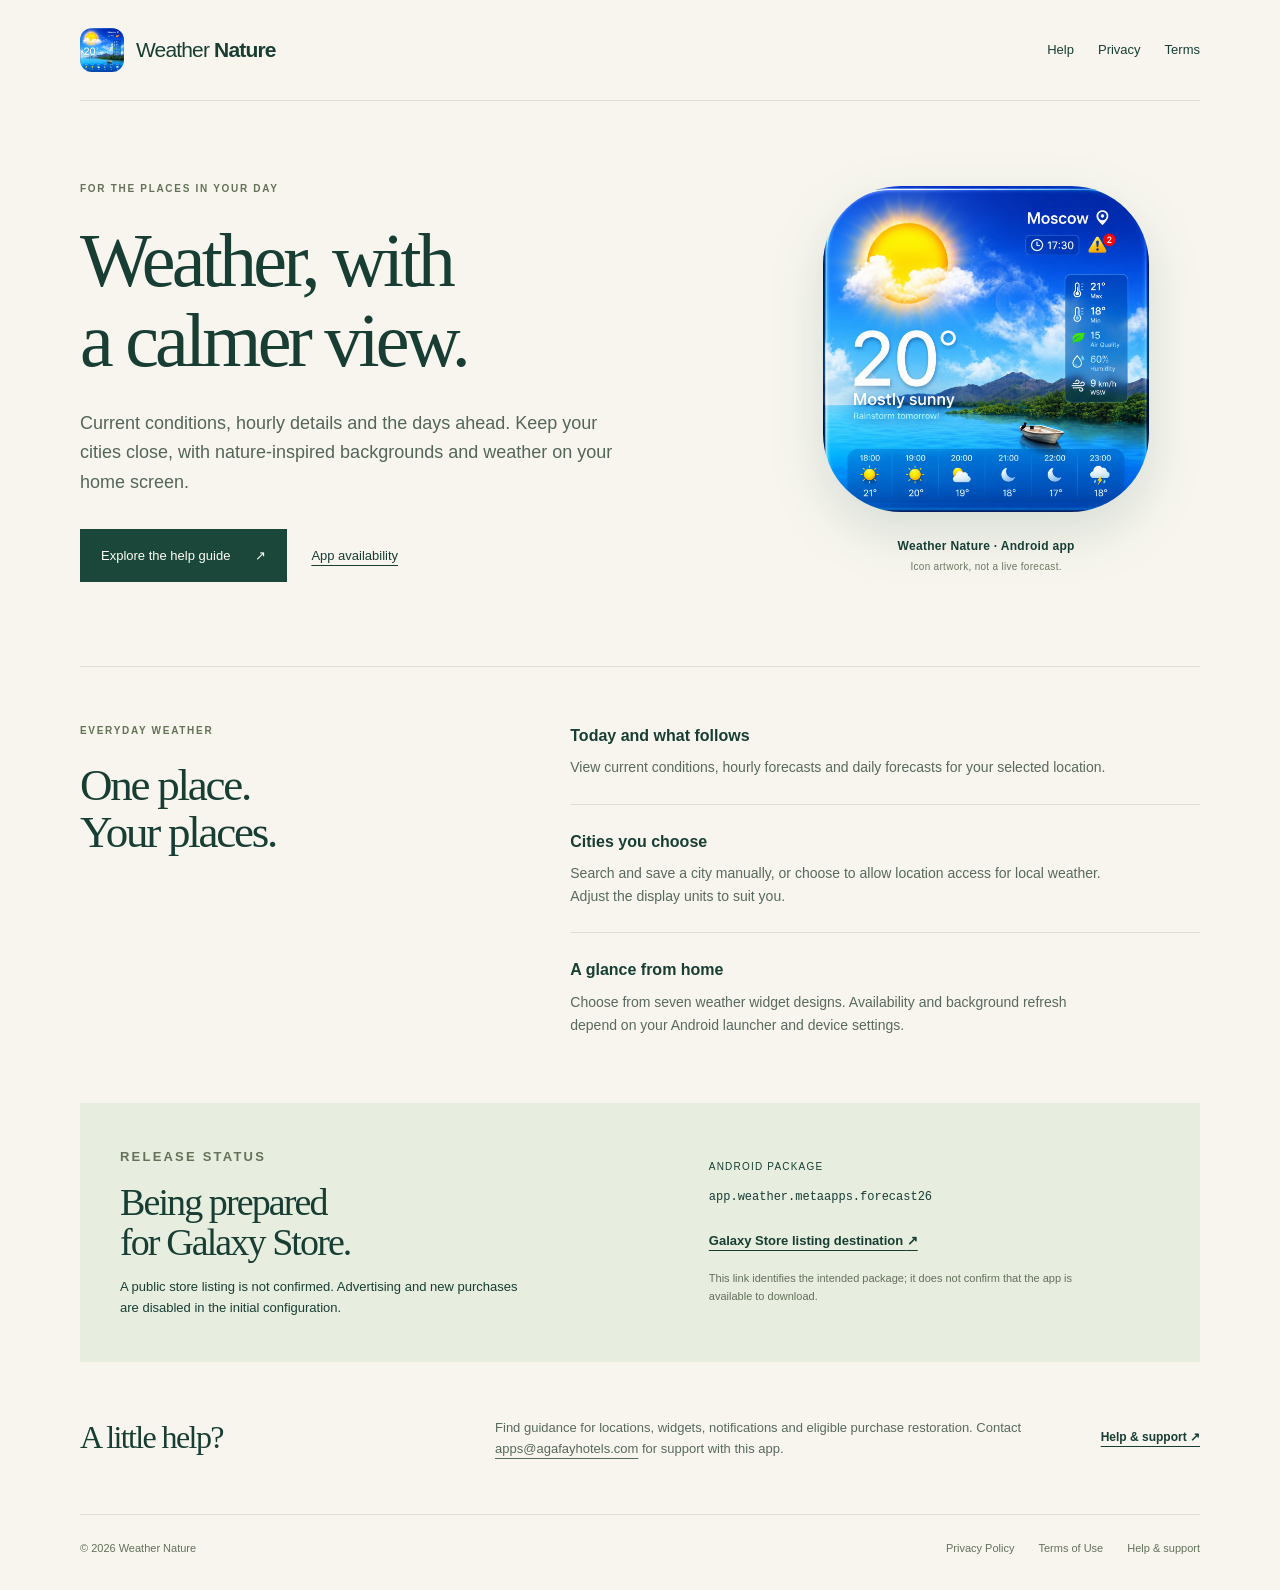
==== index.html @ 56c67917 "Prepare isolated Weather Nature configuration and public pages" ====
<!doctype html>
<html lang="en">
<head>
  <meta charset="utf-8">
  <meta name="viewport" content="width=device-width,initial-scale=1">
  <meta name="description" content="Weather Nature brings current conditions, hourly and daily forecasts, saved cities and weather widgets together. Being prepared for Galaxy Store.">
  <meta name="theme-color" content="#163f35">
  <title>Weather Nature — Weather, with a calmer view</title>
  <link rel="icon" href="assets/app-icon.png" type="image/png">
  <link rel="stylesheet" href="styles.css">
</head>
<body>
  <a class="skip-link" href="#main">Skip to content</a>
  <header class="shell">
    <a class="brand" href="index.html" aria-label="Weather Nature home"><img src="assets/app-icon.png" alt="" width="44" height="44"><span>Weather <strong>Nature</strong></span></a>
    <nav aria-label="Main navigation"><a href="help.html">Help</a><a href="privacy.html">Privacy</a><a href="terms.html">Terms</a></nav>
  </header>
  <main id="main" class="shell">
    <section class="hero" aria-labelledby="intro">
      <div>
        <p class="eyebrow">For the places in your day</p>
        <h1 id="intro">Weather, with<br>a calmer view.</h1>
        <p class="lead">Current conditions, hourly details and the days ahead. Keep your cities close, with nature-inspired backgrounds and weather on your home screen.</p>
        <div class="actions"><a class="button" href="help.html">Explore the help guide <span aria-hidden="true">↗</span></a><a href="#availability">App availability</a></div>
      </div>
      <figure class="icon-feature"><img src="assets/app-icon.png" alt="Weather Nature app icon with sunny skies, a lake and weather artwork" width="1254" height="1254"><figcaption>Weather Nature · Android app<br><span>Icon artwork, not a live forecast.</span></figcaption></figure>
    </section>
    <section class="overview" aria-labelledby="everyday">
      <div><p class="eyebrow">Everyday weather</p><h2 id="everyday">One place.<br> Your places.</h2></div>
      <dl>
        <div><dt>Today and what follows</dt><dd>View current conditions, hourly forecasts and daily forecasts for your selected location.</dd></div>
        <div><dt>Cities you choose</dt><dd>Search and save a city manually, or choose to allow location access for local weather. Adjust the display units to suit you.</dd></div>
        <div><dt>A glance from home</dt><dd>Choose from seven weather widget designs. Availability and background refresh depend on your Android launcher and device settings.</dd></div>
      </dl>
    </section>
    <section id="availability" class="availability" aria-labelledby="availability-title">
      <div><p class="eyebrow">Release status</p><h2 id="availability-title">Being prepared<br> for Galaxy Store.</h2><p>A public store listing is not confirmed. Advertising and new purchases are disabled in the initial configuration.</p></div>
      <div class="release-details"><p class="package-label">Android package</p><code>app.weather.metaapps.forecast26</code><a href="https://galaxystore.samsung.com/detail/app.weather.metaapps.forecast26" rel="noopener">Galaxy Store listing destination <span aria-hidden="true">↗</span></a><p class="note">This link identifies the intended package; it does not confirm that the app is available to download.</p></div>
    </section>
    <section class="support" aria-labelledby="support-title"><h2 id="support-title">A little help?</h2><p>Find guidance for locations, widgets, notifications and eligible purchase restoration. Contact <a href="mailto:apps@agafayhotels.com">apps@agafayhotels.com</a> for support with this app.</p><a href="help.html#contact">Help &amp; support <span aria-hidden="true">↗</span></a></section>
  </main>
  <footer class="shell"><p>© 2026 Weather Nature</p><nav aria-label="Footer navigation"><a href="privacy.html">Privacy Policy</a><a href="terms.html">Terms of Use</a><a href="help.html">Help &amp; support</a></nav></footer>
</body>
</html>
---- styles.css ----
*{box-sizing:border-box}html{scroll-behavior:smooth}body{margin:0;background:#f7f5ee;color:#183e34;font:16px/1.65 Arial,Helvetica,sans-serif;-webkit-font-smoothing:antialiased}a{color:inherit;text-underline-offset:5px}a:hover{color:#8b5d1d}a:focus-visible{outline:3px solid #c78328;outline-offset:5px}.shell{width:min(1120px,calc(100% - 64px));margin-inline:auto}header{display:flex;align-items:center;justify-content:space-between;gap:24px;padding-block:28px;border-bottom:1px solid #d9dfd1}.brand{display:flex;align-items:center;gap:12px;text-decoration:none;font-size:21px;letter-spacing:-.04em}.brand img{border-radius:12px;object-fit:contain}.brand strong{font-weight:700}nav{display:flex;gap:24px;font-size:13px}nav a{text-decoration:none}.hero{display:grid;grid-template-columns:1.45fr 1fr;gap:72px;align-items:center;padding:80px 0 84px}.eyebrow{text-transform:uppercase;font-size:10px;font-weight:700;letter-spacing:.17em;margin:0 0 22px;color:#647257}h1,h2{font-family:Georgia,'Times New Roman',serif;font-weight:400;letter-spacing:-.05em;line-height:1.06;margin:0}h1{font-size:76px}.lead{font-size:18px;max-width:550px;margin:28px 0 31px;color:#536657}.actions{display:flex;align-items:center;gap:24px;font-size:13px;flex-wrap:wrap}.button{background:#1b473a;border:1px solid #1b473a;color:#fffdf5;text-decoration:none;padding:15px 20px;display:inline-flex;align-items:center;gap:25px}.button:hover{background:#285642;color:#fffdf5}.icon-feature{margin:0;text-align:center}.icon-feature img{border-radius:24%;display:block;width:100%;max-width:326px;height:auto;margin:auto;filter:drop-shadow(0 20px 26px #0b483822)}figcaption{margin-top:25px;font-size:12px;font-weight:700;letter-spacing:.025em}figcaption span{font-size:10px;font-weight:400;color:#6e7965}.overview{display:grid;grid-template-columns:1fr 1.55fr;gap:84px;padding:56px 0 66px;border-top:1px solid #d9dfd1}h2{font-size:45px}.overview dl{margin:0}.overview dl>div{padding:0 0 24px;margin:0 0 24px;border-bottom:1px solid #d9dfd1}.overview dl>div:last-child{margin:0;padding:0;border:0}.overview dt{font-weight:700;font-size:16px;margin-bottom:7px}.overview dd{margin:0;color:#586a59;font-size:14px;max-width:540px}.availability{background:#e7eddf;padding:43px 40px;display:grid;grid-template-columns:1.15fr 1fr;gap:70px}.availability .eyebrow{margin-bottom:15px}.availability h2{font-size:38px}.availability p{font-size:13px;max-width:400px;margin-bottom:0}.release-details{align-self:center}.release-details .package-label{font-size:10px;text-transform:uppercase;letter-spacing:.12em;margin:0 0 12px}code{font:12px/1.7 ui-monospace,SFMono-Regular,Consolas,monospace;overflow-wrap:anywhere;word-break:break-word;display:block;margin-bottom:19px}.release-details>a{font-size:13px;font-weight:700}.release-details .note{font-size:11px;color:#64715c;margin-top:16px}.support{display:grid;grid-template-columns:.8fr 1.2fr auto;gap:34px;align-items:center;padding:55px 0}.support h2{font-size:32px}.support p{font-size:13px;color:#586a59;margin:0}.support>a{font-size:12px;font-weight:700;white-space:nowrap}footer{border-top:1px solid #d9dfd1;padding-block:24px 32px;display:flex;justify-content:space-between;align-items:center;gap:20px;font-size:11px;color:#63715b}footer p{margin:0}footer nav{font-size:11px}.skip-link{position:absolute;top:8px;left:8px;transform:translateY(-180%);background:white;padding:10px 16px;z-index:2}.skip-link:focus{transform:translateY(0)}@media(max-width:800px){.shell{width:calc(100% - 40px)}header{padding-block:20px;gap:14px}.brand{font-size:18px}.brand img{width:36px;height:36px}nav{gap:16px;font-size:12px}.hero{padding:48px 0 45px;gap:32px;grid-template-columns:1.3fr 1fr}h1{font-size:52px}.lead{font-size:15px}.icon-feature img{max-width:230px}figcaption{font-size:10px}figcaption span{font-size:9px}.overview{gap:35px;padding:40px 0}.overview h2{font-size:36px}.availability{padding:30px;gap:30px;grid-template-columns:1fr 1fr}.availability h2{font-size:30px}.support{grid-template-columns:1fr 2fr;gap:18px}.support>a{grid-column:2}footer{align-items:start}}@media(max-width:540px){header{flex-wrap:wrap}.brand{font-size:19px}header nav{gap:15px}.hero{display:flex;flex-direction:column;align-items:start;padding-top:40px;gap:40px}h1{font-size:54px}.lead{max-width:390px}.icon-feature{width:100%;display:flex;align-items:center;gap:23px;text-align:left}.icon-feature img{width:128px;margin:0}figcaption{font-size:11px;margin:0}figcaption span{font-size:10px}.overview{grid-template-columns:1fr;gap:30px}.overview h2 br{display:none}.overview h2{font-size:34px}.overview dl>div{margin-bottom:20px;padding-bottom:20px}.availability{grid-template-columns:1fr;gap:30px;padding:26px}.availability h2 br{display:none}.availability h2{font-size:32px}.support{grid-template-columns:1fr;gap:15px;padding-block:38px}.support>a{grid-column:auto}footer{flex-direction:column;gap:15px}footer nav{flex-wrap:wrap}.eyebrow{margin-bottom:16px}}@media(prefers-reduced-motion:reduce){html{scroll-behavior:auto}}
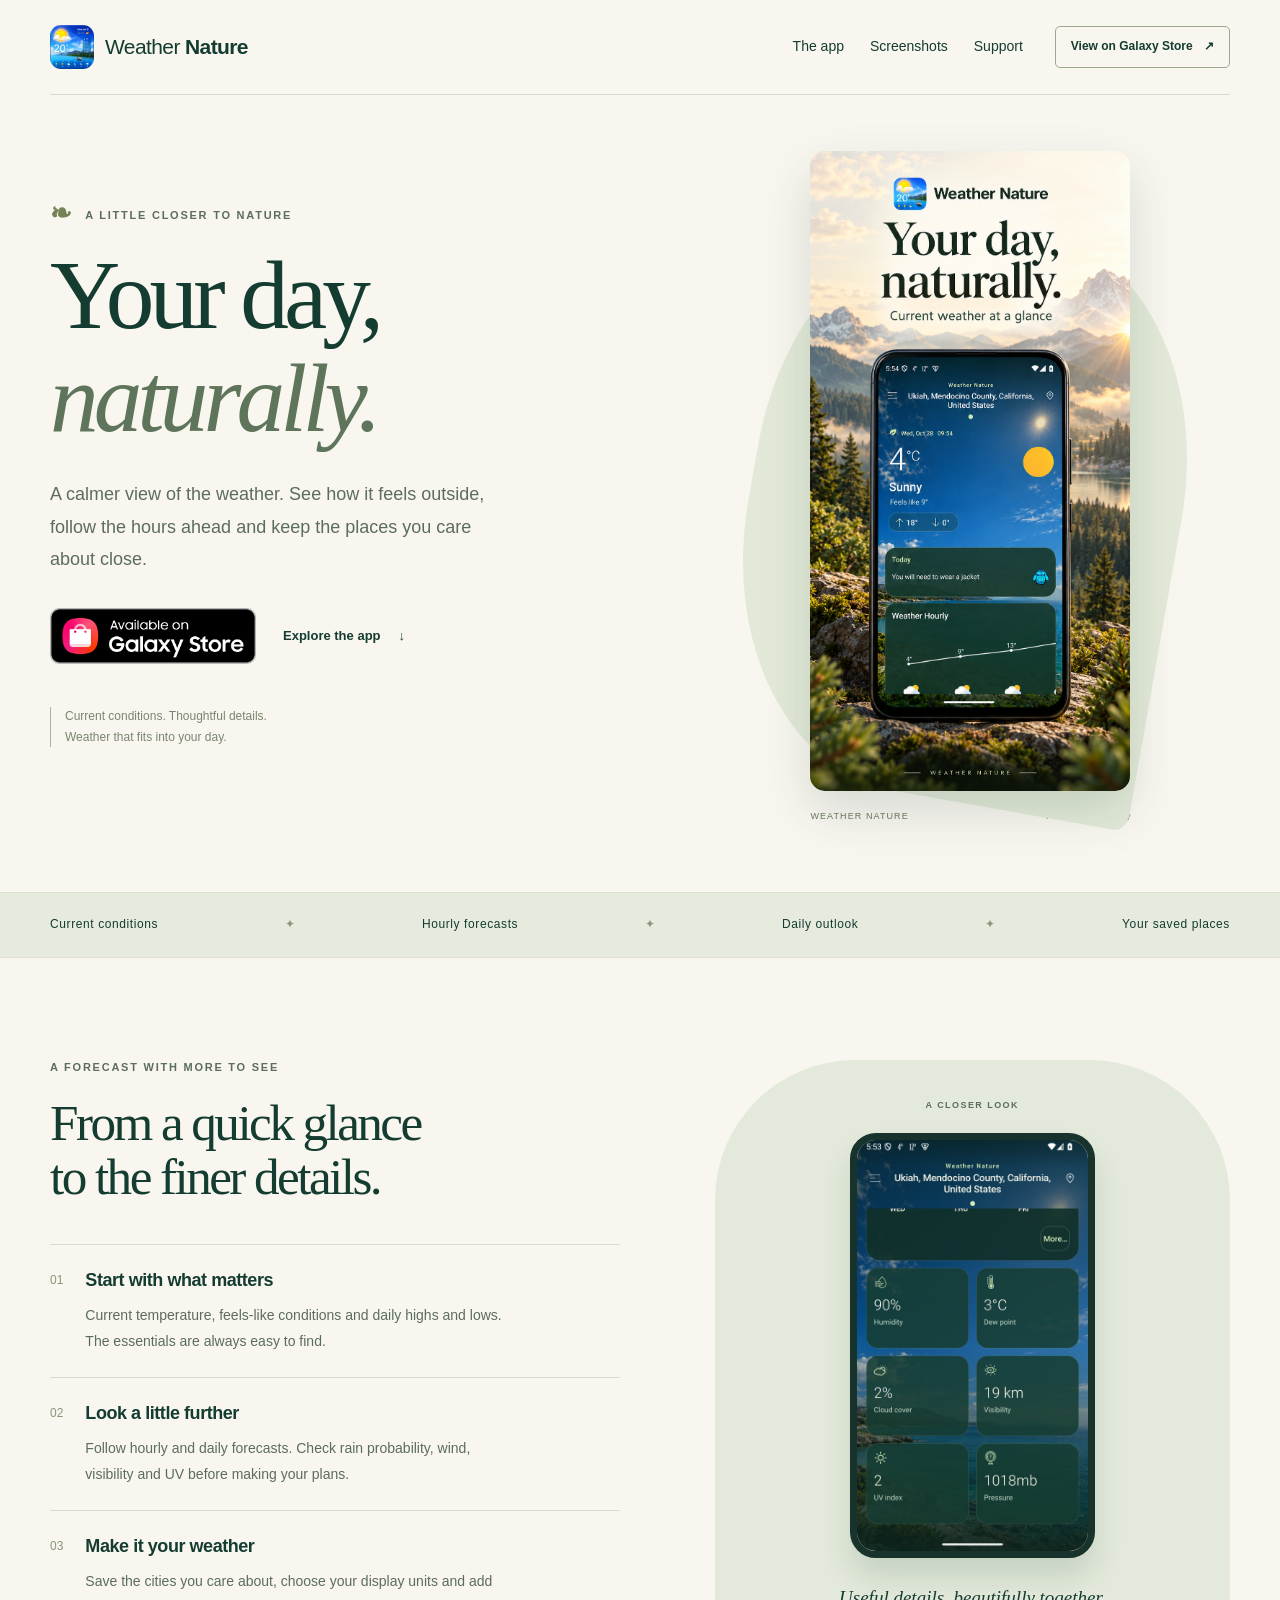
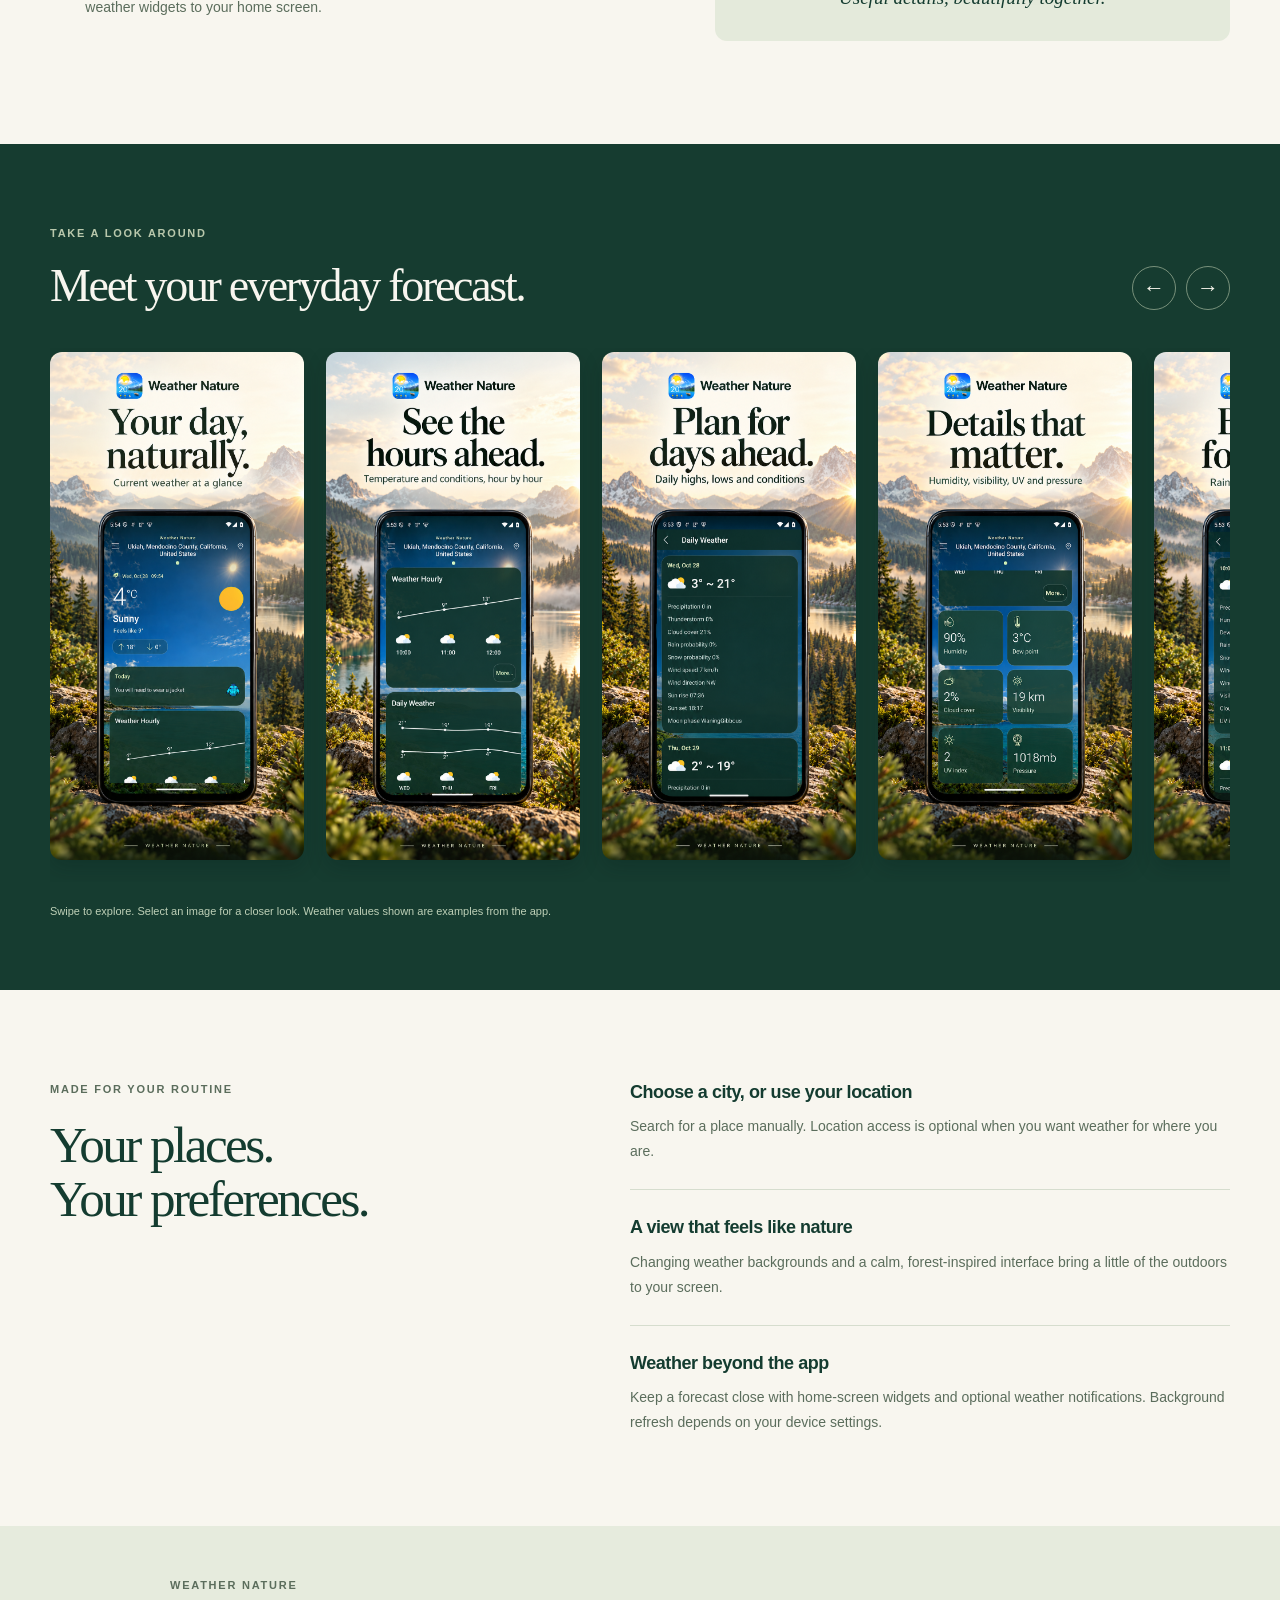
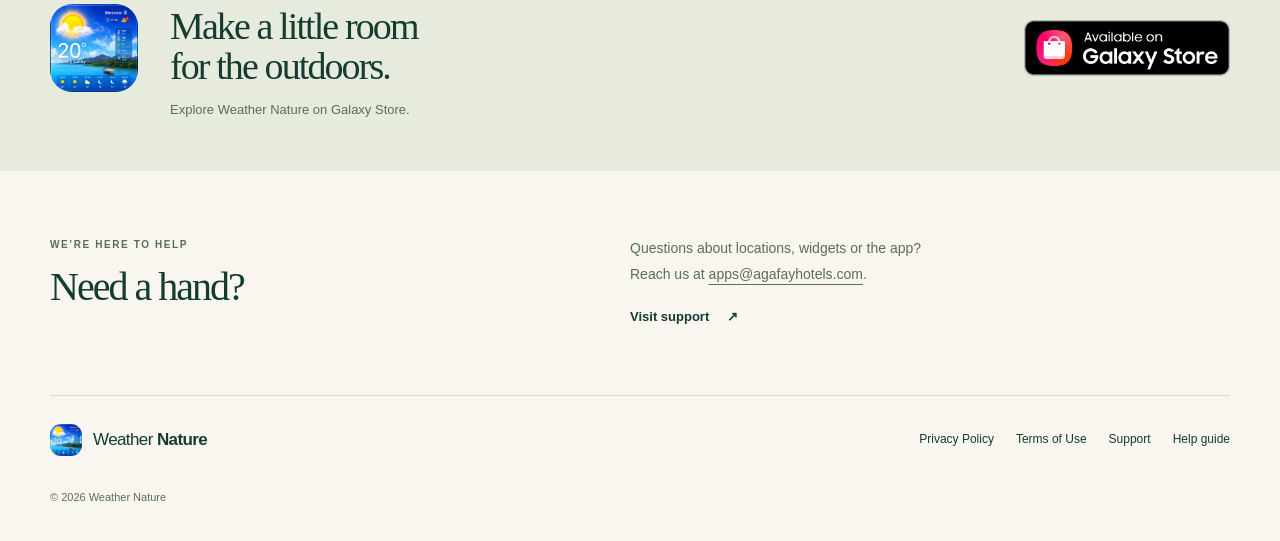
==== commit 536993dd: "Build Weather Nature landing page with app previews and support" ====
--- a/index.html
+++ b/index.html
@@ -3,42 +3,62 @@
 <head>
   <meta charset="utf-8">
   <meta name="viewport" content="width=device-width,initial-scale=1">
-  <meta name="description" content="Weather Nature brings current conditions, hourly and daily forecasts, saved cities and weather widgets together. Being prepared for Galaxy Store.">
-  <meta name="theme-color" content="#163f35">
-  <title>Weather Nature — Weather, with a calmer view</title>
-  <link rel="icon" href="assets/app-icon.png" type="image/png">
+  <meta name="description" content="Meet Weather Nature: current conditions, hourly and daily forecasts, saved locations and nature-inspired views. Explore the app for Samsung Galaxy.">
+  <meta name="theme-color" content="#143c30">
+  <meta property="og:type" content="website">
+  <meta property="og:title" content="Weather Nature — Your day, naturally.">
+  <meta property="og:description" content="A calmer view of your weather. Explore current conditions, the hours ahead and the finer details.">
+  <meta property="og:image" content="https://metosapps.github.io/weather-nature-forecast26-config/assets/app-icon.png">
+  <meta property="og:url" content="https://metosapps.github.io/weather-nature-forecast26-config/">
+  <link rel="canonical" href="https://metosapps.github.io/weather-nature-forecast26-config/">
+  <link rel="icon" type="image/png" href="assets/app-icon.png">
   <link rel="stylesheet" href="styles.css">
+  <script src="site.js" defer></script>
+  <title>Weather Nature — Your day, naturally.</title>
 </head>
 <body>
   <a class="skip-link" href="#main">Skip to content</a>
-  <header class="shell">
-    <a class="brand" href="index.html" aria-label="Weather Nature home"><img src="assets/app-icon.png" alt="" width="44" height="44"><span>Weather <strong>Nature</strong></span></a>
-    <nav aria-label="Main navigation"><a href="help.html">Help</a><a href="privacy.html">Privacy</a><a href="terms.html">Terms</a></nav>
+  <header class="site-header wrap">
+    <a class="brand" href="index.html" aria-label="Weather Nature home"><img src="assets/app-icon.png" width="44" height="44" alt=""><span>Weather <b>Nature</b></span></a>
+    <nav aria-label="Main navigation"><a href="#features">The app</a><a href="#screenshots">Screenshots</a><a href="support.html">Support</a></nav>
+    <a class="nav-cta" href="https://galaxystore.samsung.com/detail/app.weather.metaapps.forecast26">View on Galaxy Store <span aria-hidden="true">↗</span></a>
   </header>
-  <main id="main" class="shell">
-    <section class="hero" aria-labelledby="intro">
-      <div>
-        <p class="eyebrow">For the places in your day</p>
-        <h1 id="intro">Weather, with<br>a calmer view.</h1>
-        <p class="lead">Current conditions, hourly details and the days ahead. Keep your cities close, with nature-inspired backgrounds and weather on your home screen.</p>
-        <div class="actions"><a class="button" href="help.html">Explore the help guide <span aria-hidden="true">↗</span></a><a href="#availability">App availability</a></div>
+  <main id="main">
+    <section class="hero wrap" aria-labelledby="hero-title">
+      <div class="hero-copy">
+        <p class="eyebrow"><span class="leaf" aria-hidden="true">❧</span> A little closer to nature</p>
+        <h1 id="hero-title">Your day,<br><em>naturally.</em></h1>
+        <p class="lead">A calmer view of the weather. See how it feels outside, follow the hours ahead and keep the places you care about close.</p>
+        <div class="hero-actions"><a class="store-link" href="https://galaxystore.samsung.com/detail/app.weather.metaapps.forecast26" aria-label="View Weather Nature on Galaxy Store"><img src="assets/galaxy-store-badge.png" width="206" height="56" alt="Available on Galaxy Store"></a><a class="text-link" href="#features">Explore the app <span aria-hidden="true">↓</span></a></div>
+        <div class="hero-note"><span class="note-line" aria-hidden="true"></span><p>Current conditions. Thoughtful details.<br>Weather that fits into your day.</p></div>
       </div>
-      <figure class="icon-feature"><img src="assets/app-icon.png" alt="Weather Nature app icon with sunny skies, a lake and weather artwork" width="1254" height="1254"><figcaption>Weather Nature · Android app<br><span>Icon artwork, not a live forecast.</span></figcaption></figure>
+      <figure class="hero-art"><div class="art-halo" aria-hidden="true"></div><img class="hero-poster" src="assets/featured/01-current-weather.png" width="887" height="1774" alt="Weather Nature showing current temperature, sunny conditions, feels-like temperature and hourly weather in a nature-inspired view" fetchpriority="high"><figcaption><span>WEATHER NATURE</span><span>For Samsung Galaxy</span></figcaption></figure>
     </section>
-    <section class="overview" aria-labelledby="everyday">
-      <div><p class="eyebrow">Everyday weather</p><h2 id="everyday">One place.<br> Your places.</h2></div>
-      <dl>
-        <div><dt>Today and what follows</dt><dd>View current conditions, hourly forecasts and daily forecasts for your selected location.</dd></div>
-        <div><dt>Cities you choose</dt><dd>Search and save a city manually, or choose to allow location access for local weather. Adjust the display units to suit you.</dd></div>
-        <div><dt>A glance from home</dt><dd>Choose from seven weather widget designs. Availability and background refresh depend on your Android launcher and device settings.</dd></div>
-      </dl>
+    <div class="feature-ribbon" aria-label="App highlights"><div class="wrap"><span>Current conditions</span><i aria-hidden="true">✦</i><span>Hourly forecasts</span><i aria-hidden="true">✦</i><span>Daily outlook</span><i aria-hidden="true">✦</i><span>Your saved places</span></div></div>
+    <section id="features" class="details-section wrap" aria-labelledby="details-title">
+      <div class="details-copy"><p class="eyebrow">A forecast with more to see</p><h2 id="details-title">From a quick glance<br>to the finer details.</h2>
+        <div class="feature-row"><span class="feature-number">01</span><div><h3>Start with what matters</h3><p>Current temperature, feels-like conditions and daily highs and lows. The essentials are always easy to find.</p></div></div>
+        <div class="feature-row"><span class="feature-number">02</span><div><h3>Look a little further</h3><p>Follow hourly and daily forecasts. Check rain probability, wind, visibility and UV before making your plans.</p></div></div>
+        <div class="feature-row"><span class="feature-number">03</span><div><h3>Make it your weather</h3><p>Save the cities you care about, choose your display units and add weather widgets to your home screen.</p></div></div>
+      </div>
+      <figure class="details-art"><p class="eyebrow">A closer look</p><div class="screen-frame"><img src="assets/weather-metrics.png" width="1080" height="1920" alt="Weather metrics in Weather Nature: humidity, dew point, cloud cover, visibility, UV index and pressure" loading="lazy"></div><figcaption>Useful details, beautifully together.</figcaption></figure>
     </section>
-    <section id="availability" class="availability" aria-labelledby="availability-title">
-      <div><p class="eyebrow">Release status</p><h2 id="availability-title">Being prepared<br> for Galaxy Store.</h2><p>A public store listing is not confirmed. Advertising and new purchases are disabled in the initial configuration.</p></div>
-      <div class="release-details"><p class="package-label">Android package</p><code>app.weather.metaapps.forecast26</code><a href="https://galaxystore.samsung.com/detail/app.weather.metaapps.forecast26" rel="noopener">Galaxy Store listing destination <span aria-hidden="true">↗</span></a><p class="note">This link identifies the intended package; it does not confirm that the app is available to download.</p></div>
+    <section id="screenshots" class="screens-section" aria-labelledby="screens-title">
+      <div class="section-heading wrap"><div><p class="eyebrow">Take a look around</p><h2 id="screens-title">Meet your everyday forecast.</h2></div><div class="gallery-controls"><button type="button" id="gallery-prev" aria-label="Previous screenshot" aria-controls="screenshot-gallery">←</button><button type="button" id="gallery-next" aria-label="Next screenshot" aria-controls="screenshot-gallery">→</button></div></div>
+      <div class="gallery wrap" id="screenshot-gallery" tabindex="0" role="region" aria-label="Six app feature images. Scroll horizontally or use the arrow buttons.">
+        <a href="assets/featured/01-current-weather.png" target="_blank" rel="noopener" aria-label="Open current weather image at full size"><img src="assets/featured/01-current-weather.png" width="887" height="1774" alt="Your day, naturally. Current weather at a glance." loading="lazy"></a>
+        <a href="assets/featured/02-hourly-forecast.png" target="_blank" rel="noopener" aria-label="Open hourly forecast image at full size"><img src="assets/featured/02-hourly-forecast.png" width="887" height="1774" alt="See the hours ahead. Temperature and conditions, hour by hour." loading="lazy"></a>
+        <a href="assets/featured/03-daily-forecast.png" target="_blank" rel="noopener" aria-label="Open daily forecast image at full size"><img src="assets/featured/03-daily-forecast.png" width="887" height="1774" alt="Plan for days ahead. Daily highs, lows and conditions." loading="lazy"></a>
+        <a href="assets/featured/04-weather-details.png" target="_blank" rel="noopener" aria-label="Open weather metrics image at full size"><img src="assets/featured/04-weather-details.png" width="887" height="1774" alt="Details that matter. Humidity, visibility, UV and pressure." loading="lazy"></a>
+        <a href="assets/featured/05-rain-and-wind.png" target="_blank" rel="noopener" aria-label="Open rain and wind image at full size"><img src="assets/featured/05-rain-and-wind.png" width="887" height="1774" alt="Be ready for the day. Rain probability, wind and more." loading="lazy"></a>
+        <a href="assets/featured/06-your-weather.png" target="_blank" rel="noopener" aria-label="Open app settings image at full size"><img src="assets/featured/06-your-weather.png" width="887" height="1774" alt="Your weather. Your way. Locations, units and useful settings." loading="lazy"></a>
+      </div>
+      <p class="gallery-note wrap">Swipe to explore. Select an image for a closer look. Weather values shown are examples from the app.</p>
     </section>
-    <section class="support" aria-labelledby="support-title"><h2 id="support-title">A little help?</h2><p>Find guidance for locations, widgets, notifications and eligible purchase restoration. Contact <a href="mailto:apps@agafayhotels.com">apps@agafayhotels.com</a> for support with this app.</p><a href="help.html#contact">Help &amp; support <span aria-hidden="true">↗</span></a></section>
+    <section class="choices-section wrap" aria-labelledby="choices-title"><div><p class="eyebrow">Made for your routine</p><h2 id="choices-title">Your places.<br> Your preferences.</h2></div><div class="choices-list"><div><h3>Choose a city, or use your location</h3><p>Search for a place manually. Location access is optional when you want weather for where you are.</p></div><div><h3>A view that feels like nature</h3><p>Changing weather backgrounds and a calm, forest-inspired interface bring a little of the outdoors to your screen.</p></div><div><h3>Weather beyond the app</h3><p>Keep a forecast close with home-screen widgets and optional weather notifications. Background refresh depends on your device settings.</p></div></div></section>
+    <section id="download" class="download-section"><div class="wrap download-inner"><img class="download-icon" src="assets/app-icon.png" width="88" height="88" alt="Weather Nature app icon" loading="lazy"><div><p class="eyebrow">Weather Nature</p><h2>Make a little room<br>for the outdoors.</h2><p>Explore Weather Nature on Galaxy Store.</p></div><a class="store-link" href="https://galaxystore.samsung.com/detail/app.weather.metaapps.forecast26" aria-label="Open Weather Nature on Galaxy Store"><img src="assets/galaxy-store-badge.png" width="206" height="56" alt="Available on Galaxy Store" loading="lazy"></a></div></section>
+    <section id="support" class="support-strip wrap"><div><p class="eyebrow">We’re here to help</p><h2>Need a hand?</h2></div><div><p>Questions about locations, widgets or the app?<br>Reach us at <a href="mailto:apps@agafayhotels.com">apps@agafayhotels.com</a>.</p><a class="text-link" href="support.html">Visit support <span aria-hidden="true">↗</span></a></div></section>
   </main>
-  <footer class="shell"><p>© 2026 Weather Nature</p><nav aria-label="Footer navigation"><a href="privacy.html">Privacy Policy</a><a href="terms.html">Terms of Use</a><a href="help.html">Help &amp; support</a></nav></footer>
+  <footer class="site-footer wrap"><a class="brand" href="index.html"><img src="assets/app-icon.png" width="32" height="32" alt=""><span>Weather <b>Nature</b></span></a><nav aria-label="Footer navigation"><a href="privacy.html">Privacy Policy</a><a href="terms.html">Terms of Use</a><a href="support.html">Support</a><a href="help.html">Help guide</a></nav><p>© 2026 Weather Nature</p></footer>
 </body>
 </html>
--- a/styles.css
+++ b/styles.css
@@ -1 +1 @@
-*{box-sizing:border-box}html{scroll-behavior:smooth}body{margin:0;background:#f7f5ee;color:#183e34;font:16px/1.65 Arial,Helvetica,sans-serif;-webkit-font-smoothing:antialiased}a{color:inherit;text-underline-offset:5px}a:hover{color:#8b5d1d}a:focus-visible{outline:3px solid #c78328;outline-offset:5px}.shell{width:min(1120px,calc(100% - 64px));margin-inline:auto}header{display:flex;align-items:center;justify-content:space-between;gap:24px;padding-block:28px;border-bottom:1px solid #d9dfd1}.brand{display:flex;align-items:center;gap:12px;text-decoration:none;font-size:21px;letter-spacing:-.04em}.brand img{border-radius:12px;object-fit:contain}.brand strong{font-weight:700}nav{display:flex;gap:24px;font-size:13px}nav a{text-decoration:none}.hero{display:grid;grid-template-columns:1.45fr 1fr;gap:72px;align-items:center;padding:80px 0 84px}.eyebrow{text-transform:uppercase;font-size:10px;font-weight:700;letter-spacing:.17em;margin:0 0 22px;color:#647257}h1,h2{font-family:Georgia,'Times New Roman',serif;font-weight:400;letter-spacing:-.05em;line-height:1.06;margin:0}h1{font-size:76px}.lead{font-size:18px;max-width:550px;margin:28px 0 31px;color:#536657}.actions{display:flex;align-items:center;gap:24px;font-size:13px;flex-wrap:wrap}.button{background:#1b473a;border:1px solid #1b473a;color:#fffdf5;text-decoration:none;padding:15px 20px;display:inline-flex;align-items:center;gap:25px}.button:hover{background:#285642;color:#fffdf5}.icon-feature{margin:0;text-align:center}.icon-feature img{border-radius:24%;display:block;width:100%;max-width:326px;height:auto;margin:auto;filter:drop-shadow(0 20px 26px #0b483822)}figcaption{margin-top:25px;font-size:12px;font-weight:700;letter-spacing:.025em}figcaption span{font-size:10px;font-weight:400;color:#6e7965}.overview{display:grid;grid-template-columns:1fr 1.55fr;gap:84px;padding:56px 0 66px;border-top:1px solid #d9dfd1}h2{font-size:45px}.overview dl{margin:0}.overview dl>div{padding:0 0 24px;margin:0 0 24px;border-bottom:1px solid #d9dfd1}.overview dl>div:last-child{margin:0;padding:0;border:0}.overview dt{font-weight:700;font-size:16px;margin-bottom:7px}.overview dd{margin:0;color:#586a59;font-size:14px;max-width:540px}.availability{background:#e7eddf;padding:43px 40px;display:grid;grid-template-columns:1.15fr 1fr;gap:70px}.availability .eyebrow{margin-bottom:15px}.availability h2{font-size:38px}.availability p{font-size:13px;max-width:400px;margin-bottom:0}.release-details{align-self:center}.release-details .package-label{font-size:10px;text-transform:uppercase;letter-spacing:.12em;margin:0 0 12px}code{font:12px/1.7 ui-monospace,SFMono-Regular,Consolas,monospace;overflow-wrap:anywhere;word-break:break-word;display:block;margin-bottom:19px}.release-details>a{font-size:13px;font-weight:700}.release-details .note{font-size:11px;color:#64715c;margin-top:16px}.support{display:grid;grid-template-columns:.8fr 1.2fr auto;gap:34px;align-items:center;padding:55px 0}.support h2{font-size:32px}.support p{font-size:13px;color:#586a59;margin:0}.support>a{font-size:12px;font-weight:700;white-space:nowrap}footer{border-top:1px solid #d9dfd1;padding-block:24px 32px;display:flex;justify-content:space-between;align-items:center;gap:20px;font-size:11px;color:#63715b}footer p{margin:0}footer nav{font-size:11px}.skip-link{position:absolute;top:8px;left:8px;transform:translateY(-180%);background:white;padding:10px 16px;z-index:2}.skip-link:focus{transform:translateY(0)}@media(max-width:800px){.shell{width:calc(100% - 40px)}header{padding-block:20px;gap:14px}.brand{font-size:18px}.brand img{width:36px;height:36px}nav{gap:16px;font-size:12px}.hero{padding:48px 0 45px;gap:32px;grid-template-columns:1.3fr 1fr}h1{font-size:52px}.lead{font-size:15px}.icon-feature img{max-width:230px}figcaption{font-size:10px}figcaption span{font-size:9px}.overview{gap:35px;padding:40px 0}.overview h2{font-size:36px}.availability{padding:30px;gap:30px;grid-template-columns:1fr 1fr}.availability h2{font-size:30px}.support{grid-template-columns:1fr 2fr;gap:18px}.support>a{grid-column:2}footer{align-items:start}}@media(max-width:540px){header{flex-wrap:wrap}.brand{font-size:19px}header nav{gap:15px}.hero{display:flex;flex-direction:column;align-items:start;padding-top:40px;gap:40px}h1{font-size:54px}.lead{max-width:390px}.icon-feature{width:100%;display:flex;align-items:center;gap:23px;text-align:left}.icon-feature img{width:128px;margin:0}figcaption{font-size:11px;margin:0}figcaption span{font-size:10px}.overview{grid-template-columns:1fr;gap:30px}.overview h2 br{display:none}.overview h2{font-size:34px}.overview dl>div{margin-bottom:20px;padding-bottom:20px}.availability{grid-template-columns:1fr;gap:30px;padding:26px}.availability h2 br{display:none}.availability h2{font-size:32px}.support{grid-template-columns:1fr;gap:15px;padding-block:38px}.support>a{grid-column:auto}footer{flex-direction:column;gap:15px}footer nav{flex-wrap:wrap}.eyebrow{margin-bottom:16px}}@media(prefers-reduced-motion:reduce){html{scroll-behavior:auto}}
+:root{--ink:#143c30;--muted:#5b6d5c;--paper:#f8f6ef;--sage:#e5ebdc;--line:#d6ddce;--gold:#b5a26d;--serif:Georgia,'Times New Roman',serif}*{box-sizing:border-box}html{scroll-behavior:smooth;scroll-padding-top:28px}body{margin:0;background:var(--paper);color:var(--ink);font:16px/1.65 -apple-system,BlinkMacSystemFont,'Segoe UI',Arial,sans-serif;-webkit-font-smoothing:antialiased}img{max-width:100%;display:block}a{color:inherit;text-underline-offset:5px}a:hover{color:#6a752d}button,a{-webkit-tap-highlight-color:transparent}a:focus-visible,button:focus-visible,[tabindex]:focus-visible{outline:3px solid #b86d20;outline-offset:5px}button{font:inherit}.wrap{width:min(1180px,calc(100% - 80px));margin-inline:auto}.site-header{display:flex;align-items:center;gap:32px;padding-block:25px;border-bottom:1px solid var(--line)}.brand{display:flex;align-items:center;gap:11px;white-space:nowrap;text-decoration:none;font-size:21px;letter-spacing:-.6px}.brand img{border-radius:11px;object-fit:contain}.brand b{font-weight:700}.site-header nav{display:flex;gap:26px;margin-left:auto;font-size:14px}.site-header nav a{text-decoration:none}.nav-cta{padding:10px 15px;border:1px solid #9baa8e;border-radius:5px;font-size:12px;font-weight:600;text-decoration:none}.nav-cta span{padding-left:8px}.hero{display:grid;grid-template-columns:1.15fr 1fr;gap:64px;align-items:center;padding:56px 0 68px}.hero-copy{padding-bottom:20px}.eyebrow{font-size:11px;letter-spacing:.16em;text-transform:uppercase;font-weight:650;color:var(--muted);margin:0 0 20px}.leaf{font-size:26px;line-height:0;vertical-align:-3px;margin-right:7px;color:#748257}h1,h2{font-family:var(--serif);font-weight:400;letter-spacing:-.05em;line-height:1.06;margin:0}h1{font-size:clamp(64px,7.6vw,108px)}h1 em{font-weight:400;color:#5e755b}h2{font-size:clamp(36px,4vw,55px)}h3{font-size:18px;font-weight:600;letter-spacing:-.025em;line-height:1.35;margin:0 0 10px}.lead{max-width:460px;font-size:18px;line-height:1.8;color:var(--muted);margin:28px 0 32px}.hero-actions{display:flex;align-items:center;gap:27px;flex-wrap:wrap}.store-link{display:inline-block;flex-shrink:0;border-radius:7px;line-height:0;transition:transform .18s}.store-link:hover{transform:translateY(-2px)}.store-link img{width:206px;height:auto}.text-link{font-size:13px;text-decoration:none;font-weight:600;display:inline-flex;gap:18px;align-items:center}.hero-note{display:flex;gap:14px;margin-top:42px;align-items:center}.note-line{width:1px;height:40px;background:#a9b29e}.hero-note p{margin:0;font-size:12px;line-height:1.8;color:#7a8570}.hero-art{position:relative;margin:0;justify-self:center;width:320px;max-width:100%;z-index:0}.hero-poster{width:100%;height:auto;border-radius:15px;box-shadow:0 20px 50px #163c3026;position:relative;z-index:1}.art-halo{position:absolute;left:-60px;right:-50px;top:70px;bottom:25px;background:#e3e9d8;border-radius:45% 45% 3% 45%;transform:rotate(10deg);z-index:0}.hero-art figcaption{display:flex;justify-content:space-between;font-size:9px;letter-spacing:.12em;margin-top:18px;color:#6d795f}.hero-art figcaption span:last-child{letter-spacing:0}.feature-ribbon{background:#e6ebdd;border-top:1px solid #dce2d2;border-bottom:1px solid #dce2d2}.feature-ribbon .wrap{display:flex;justify-content:space-between;align-items:center;gap:20px;padding-block:22px;font-size:12px;letter-spacing:.05em}.feature-ribbon i{font-style:normal;color:#8a9679}.details-section{display:grid;grid-template-columns:1.05fr .95fr;gap:95px;padding-block:100px;align-items:center}.details-copy h2{margin-bottom:40px}.feature-row{display:flex;gap:22px;padding:23px 0;border-top:1px solid var(--line)}.feature-number{font-size:12px;color:#8a9679;padding-top:3px}.feature-row p{margin:0;font-size:14px;color:var(--muted);line-height:1.85;max-width:425px}.details-art{margin:0;position:relative;background:#e4eadb;border-radius:140px 140px 12px 12px;padding:38px 45px 28px;text-align:center}.details-art .eyebrow{font-size:9px}.screen-frame{max-width:100%;width:245px;margin:auto;border:7px solid #17332b;border-radius:26px;overflow:hidden;box-shadow:0 20px 30px #153f3024}.screen-frame img{width:100%;height:auto}.details-art figcaption{font-family:var(--serif);font-style:italic;font-size:19px;margin-top:24px}.screens-section{padding:80px 0 58px;background:#163c30;color:#f8f6ef}.screens-section .eyebrow{color:#b9c8ac}.section-heading{display:flex;align-items:end;justify-content:space-between;gap:30px;margin-bottom:38px}.section-heading h2{font-size:46px;max-width:700px}.gallery-controls{display:flex;gap:10px}.gallery-controls button{width:44px;height:44px;border:1px solid #78917b;background:transparent;color:#f5f3e9;border-radius:50%;cursor:pointer;font-size:22px;transition:background .2s}.gallery-controls button:hover{background:#2f5640}.gallery-controls button:disabled{opacity:.35;cursor:default}.gallery{display:flex;gap:22px;overflow-x:auto;padding:4px 4px 22px;scroll-snap-type:x mandatory;scrollbar-color:#729071 #234a3b;scrollbar-width:thin;overscroll-behavior-inline:contain}.gallery>a{display:block;flex:0 0 254px;scroll-snap-align:start;border-radius:12px;overflow:hidden;box-shadow:0 8px 20px #061b1733}.gallery img{width:100%;height:auto}.gallery-note{font-size:11px;color:#bed0b7;margin-top:20px}.choices-section{display:grid;grid-template-columns:1fr 1.25fr;gap:100px;padding-block:90px}.choices-list>div{padding-bottom:25px;margin-bottom:25px;border-bottom:1px solid var(--line)}.choices-list>div:last-child{border:0;margin:0;padding:0}.choices-list p{font-size:14px;line-height:1.8;color:var(--muted);margin:0}.download-section{background:#e6ebdd;padding:50px 0}.download-inner{display:flex;align-items:center;gap:32px}.download-icon{border-radius:22px;flex-shrink:0}.download-inner h2{font-size:38px}.download-inner .eyebrow{margin-bottom:12px}.download-inner p:last-child{font-size:13px;color:var(--muted);margin-bottom:0}.download-inner>.store-link{margin-left:auto}.support-strip{display:grid;grid-template-columns:1fr 1.25fr;gap:100px;padding-block:65px}.support-strip h2{font-size:40px}.support-strip p{font-size:14px;color:var(--muted);line-height:1.85;margin:0 0 16px}.support-strip .eyebrow{font-size:10px;margin-bottom:12px}.support-strip a[href^="mailto"]{overflow-wrap:anywhere}.site-footer{display:flex;flex-wrap:wrap;align-items:center;gap:25px;border-top:1px solid var(--line);padding-block:28px 35px}.site-footer .brand{font-size:17px}.site-footer nav{display:flex;gap:22px;font-size:12px;margin-left:auto}.site-footer nav a{text-decoration:none}.site-footer>p{margin:0;font-size:11px;color:var(--muted);width:100%;padding-top:7px}.skip-link{position:absolute;top:10px;left:10px;transform:translateY(-170%);z-index:5;background:#fff;padding:10px 16px}.skip-link:focus{transform:none}@media(min-width:1450px){.hero-art{width:350px}.hero{padding-block:62px 78px}}@media(max-width:1000px){.wrap{width:calc(100% - 48px)}.site-header{gap:20px}.site-header nav{gap:18px}.nav-cta{display:none}.hero{gap:45px}.hero-art{width:285px}.art-halo{left:-25px;right:-22px}.hero-actions{gap:18px}.store-link img{width:186px}.hero-note{margin-top:30px}.details-section{gap:45px;padding-block:75px}.details-art{padding-inline:25px}.screen-frame{width:220px}.choices-section,.support-strip{gap:50px}.download-inner{gap:24px}.download-icon{width:70px;height:70px}.download-inner h2{font-size:33px}}@media(max-width:700px){.wrap{width:calc(100% - 40px)}.site-header{flex-wrap:wrap;padding:20px 0 16px;gap:18px}.brand{font-size:20px}.brand img{width:38px;height:38px}.site-header nav{width:100%;margin:0;justify-content:space-between;font-size:13px;gap:15px}.hero{grid-template-columns:1fr;padding:42px 0 46px;gap:38px}.hero-copy{padding:0}h1{font-size:72px}.lead{font-size:16px;margin:22px 0 25px;max-width:490px}.eyebrow{font-size:10px;margin-bottom:18px}.hero-actions{gap:24px}.store-link img{width:186px}.hero-note{margin-top:26px}.hero-art{width:290px}.art-halo{left:0;right:0;top:50px;transform:none}.hero-art figcaption{margin-top:14px}.feature-ribbon .wrap{display:grid;grid-template-columns:1fr 1fr;gap:16px 12px;padding-block:20px;font-size:11px}.feature-ribbon i{display:none}.details-section{grid-template-columns:minmax(0,1fr);padding-block:55px;gap:35px}.details-copy h2{font-size:40px;margin-bottom:25px}.feature-row{gap:16px;padding-block:20px}.details-art{width:min(360px,100%);justify-self:center;padding:30px 30px 25px}.screen-frame{width:230px}.screens-section{padding-top:48px}.section-heading{align-items:center;gap:15px;margin-bottom:26px}.section-heading h2{font-size:33px}.gallery-controls{gap:6px}.gallery-controls button{height:36px;width:36px;font-size:18px}.gallery{gap:16px}.gallery>a{flex-basis:244px}.gallery-note{font-size:10px;line-height:1.7}.choices-section{grid-template-columns:1fr;gap:30px;padding-block:52px}.choices-section h2{font-size:39px}.choices-section h2 br{display:none}.choices-list h3{font-size:17px}.download-section{padding-block:35px}.download-inner{display:grid;grid-template-columns:65px 1fr;gap:20px}.download-icon{width:65px;height:65px;align-self:start}.download-inner h2{font-size:30px}.download-inner>.store-link{grid-column:2;margin-left:0;justify-self:start}.download-inner p:last-child{font-size:12px}.support-strip{grid-template-columns:1fr;gap:24px;padding-block:45px}.support-strip h2{font-size:36px}.site-footer{gap:20px;padding-bottom:28px}.site-footer nav{width:100%;margin:0;gap:16px;flex-wrap:wrap}.site-footer>p{padding:0}}@media(max-width:360px){h1{font-size:64px}.hero-art{width:260px}.hero-actions{gap:18px}.store-link img{width:172px}.text-link{font-size:12px}.section-heading h2{font-size:29px}.details-copy h2{font-size:35px}}@media(prefers-reduced-motion:reduce){html{scroll-behavior:auto}*{transition:none!important}}
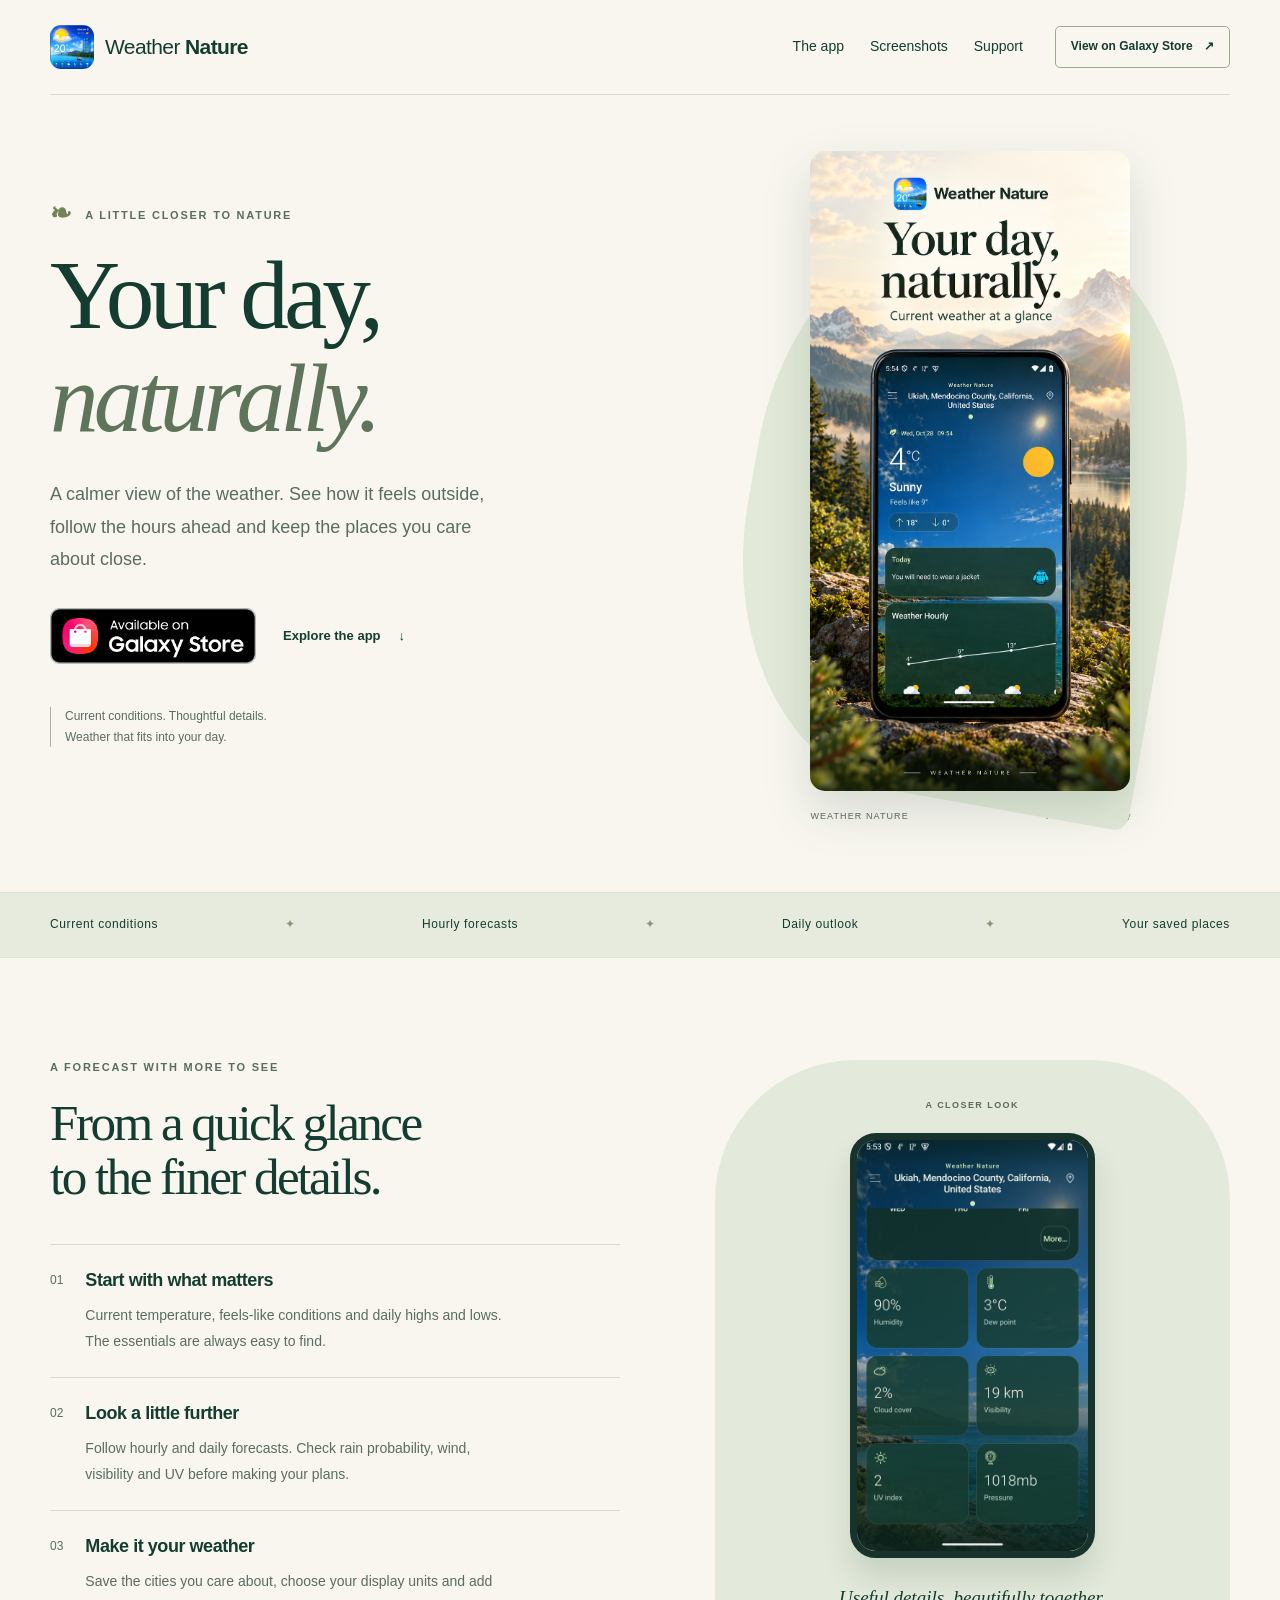
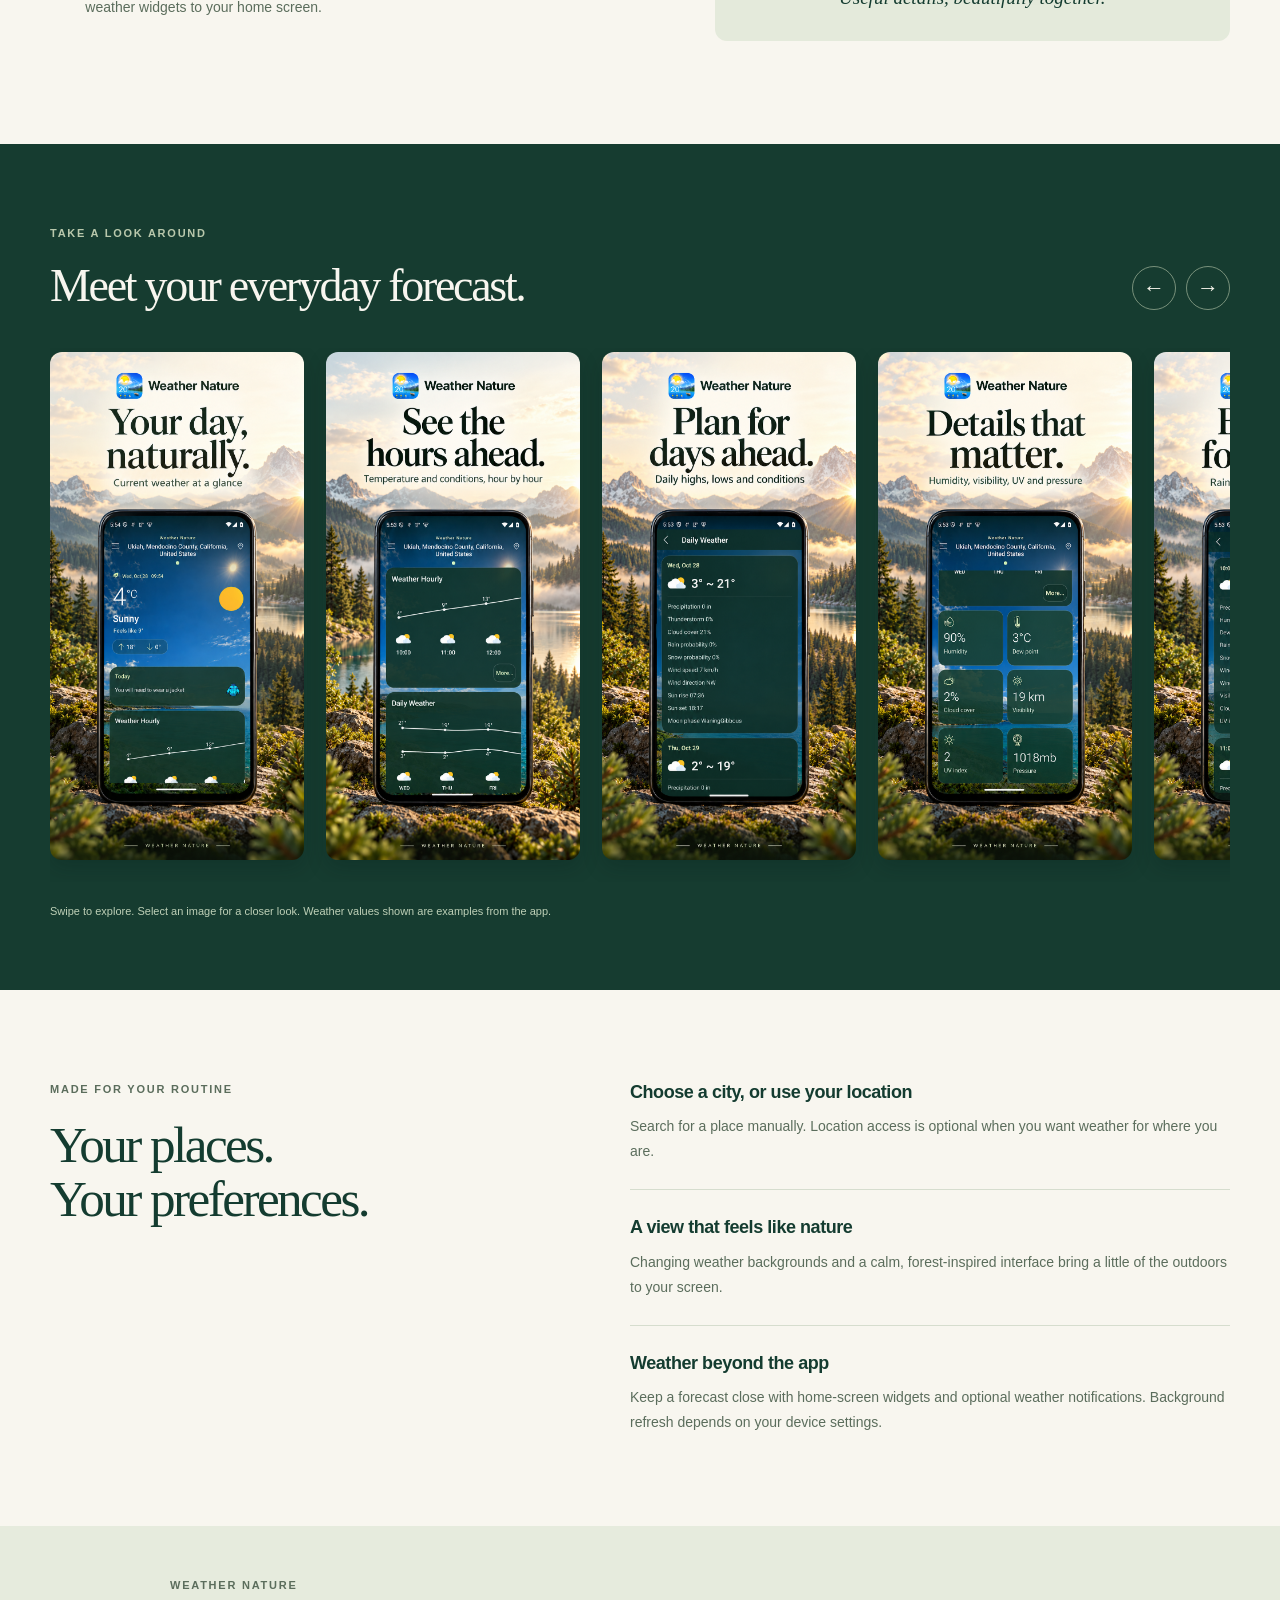
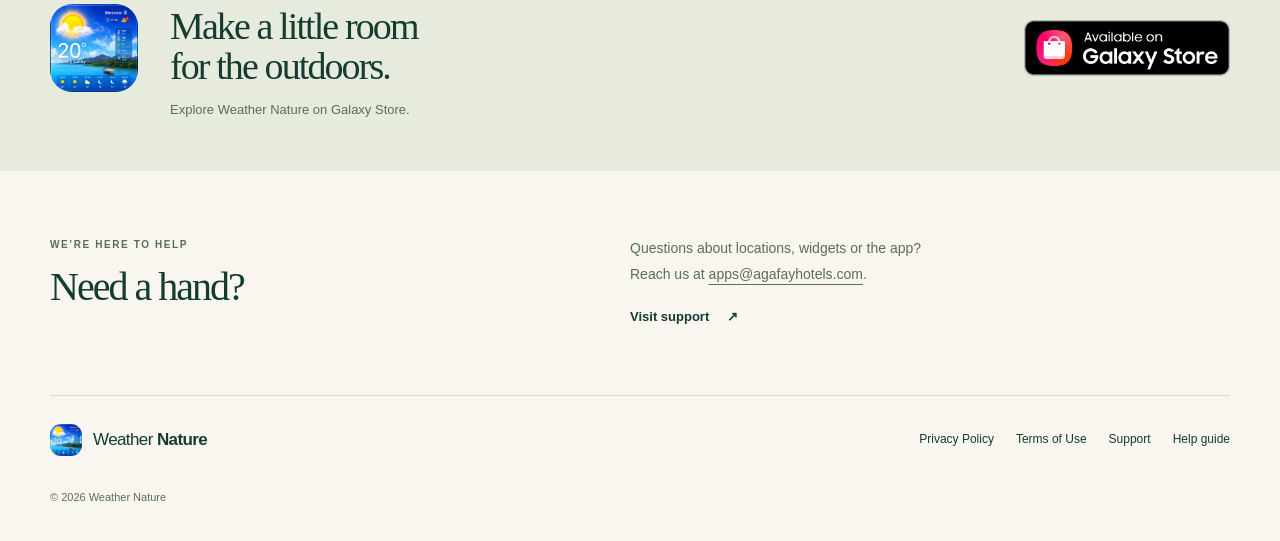
==== commit bc609b42: "Refresh cached styles for returning site visitors" ====
--- a/index.html
+++ b/index.html
@@ -12,7 +12,7 @@
   <meta property="og:url" content="https://metosapps.github.io/weather-nature-forecast26-config/">
   <link rel="canonical" href="https://metosapps.github.io/weather-nature-forecast26-config/">
   <link rel="icon" type="image/png" href="assets/app-icon.png">
-  <link rel="stylesheet" href="styles.css">
+  <link rel="stylesheet" href="styles.css?v=20261028b">
   <script src="site.js" defer></script>
   <title>Weather Nature — Your day, naturally.</title>
 </head>
--- a/styles.css
+++ b/styles.css
@@ -1 +1 @@
-:root{--ink:#143c30;--muted:#5b6d5c;--paper:#f8f6ef;--sage:#e5ebdc;--line:#d6ddce;--gold:#b5a26d;--serif:Georgia,'Times New Roman',serif}*{box-sizing:border-box}html{scroll-behavior:smooth;scroll-padding-top:28px}body{margin:0;background:var(--paper);color:var(--ink);font:16px/1.65 -apple-system,BlinkMacSystemFont,'Segoe UI',Arial,sans-serif;-webkit-font-smoothing:antialiased}img{max-width:100%;display:block}a{color:inherit;text-underline-offset:5px}a:hover{color:#6a752d}button,a{-webkit-tap-highlight-color:transparent}a:focus-visible,button:focus-visible,[tabindex]:focus-visible{outline:3px solid #b86d20;outline-offset:5px}button{font:inherit}.wrap{width:min(1180px,calc(100% - 80px));margin-inline:auto}.site-header{display:flex;align-items:center;gap:32px;padding-block:25px;border-bottom:1px solid var(--line)}.brand{display:flex;align-items:center;gap:11px;white-space:nowrap;text-decoration:none;font-size:21px;letter-spacing:-.6px}.brand img{border-radius:11px;object-fit:contain}.brand b{font-weight:700}.site-header nav{display:flex;gap:26px;margin-left:auto;font-size:14px}.site-header nav a{text-decoration:none}.nav-cta{padding:10px 15px;border:1px solid #9baa8e;border-radius:5px;font-size:12px;font-weight:600;text-decoration:none}.nav-cta span{padding-left:8px}.hero{display:grid;grid-template-columns:1.15fr 1fr;gap:64px;align-items:center;padding:56px 0 68px}.hero-copy{padding-bottom:20px}.eyebrow{font-size:11px;letter-spacing:.16em;text-transform:uppercase;font-weight:650;color:var(--muted);margin:0 0 20px}.leaf{font-size:26px;line-height:0;vertical-align:-3px;margin-right:7px;color:#748257}h1,h2{font-family:var(--serif);font-weight:400;letter-spacing:-.05em;line-height:1.06;margin:0}h1{font-size:clamp(64px,7.6vw,108px)}h1 em{font-weight:400;color:#5e755b}h2{font-size:clamp(36px,4vw,55px)}h3{font-size:18px;font-weight:600;letter-spacing:-.025em;line-height:1.35;margin:0 0 10px}.lead{max-width:460px;font-size:18px;line-height:1.8;color:var(--muted);margin:28px 0 32px}.hero-actions{display:flex;align-items:center;gap:27px;flex-wrap:wrap}.store-link{display:inline-block;flex-shrink:0;border-radius:7px;line-height:0;transition:transform .18s}.store-link:hover{transform:translateY(-2px)}.store-link img{width:206px;height:auto}.text-link{font-size:13px;text-decoration:none;font-weight:600;display:inline-flex;gap:18px;align-items:center}.hero-note{display:flex;gap:14px;margin-top:42px;align-items:center}.note-line{width:1px;height:40px;background:#a9b29e}.hero-note p{margin:0;font-size:12px;line-height:1.8;color:#7a8570}.hero-art{position:relative;margin:0;justify-self:center;width:320px;max-width:100%;z-index:0}.hero-poster{width:100%;height:auto;border-radius:15px;box-shadow:0 20px 50px #163c3026;position:relative;z-index:1}.art-halo{position:absolute;left:-60px;right:-50px;top:70px;bottom:25px;background:#e3e9d8;border-radius:45% 45% 3% 45%;transform:rotate(10deg);z-index:0}.hero-art figcaption{display:flex;justify-content:space-between;font-size:9px;letter-spacing:.12em;margin-top:18px;color:#6d795f}.hero-art figcaption span:last-child{letter-spacing:0}.feature-ribbon{background:#e6ebdd;border-top:1px solid #dce2d2;border-bottom:1px solid #dce2d2}.feature-ribbon .wrap{display:flex;justify-content:space-between;align-items:center;gap:20px;padding-block:22px;font-size:12px;letter-spacing:.05em}.feature-ribbon i{font-style:normal;color:#8a9679}.details-section{display:grid;grid-template-columns:1.05fr .95fr;gap:95px;padding-block:100px;align-items:center}.details-copy h2{margin-bottom:40px}.feature-row{display:flex;gap:22px;padding:23px 0;border-top:1px solid var(--line)}.feature-number{font-size:12px;color:#8a9679;padding-top:3px}.feature-row p{margin:0;font-size:14px;color:var(--muted);line-height:1.85;max-width:425px}.details-art{margin:0;position:relative;background:#e4eadb;border-radius:140px 140px 12px 12px;padding:38px 45px 28px;text-align:center}.details-art .eyebrow{font-size:9px}.screen-frame{max-width:100%;width:245px;margin:auto;border:7px solid #17332b;border-radius:26px;overflow:hidden;box-shadow:0 20px 30px #153f3024}.screen-frame img{width:100%;height:auto}.details-art figcaption{font-family:var(--serif);font-style:italic;font-size:19px;margin-top:24px}.screens-section{padding:80px 0 58px;background:#163c30;color:#f8f6ef}.screens-section .eyebrow{color:#b9c8ac}.section-heading{display:flex;align-items:end;justify-content:space-between;gap:30px;margin-bottom:38px}.section-heading h2{font-size:46px;max-width:700px}.gallery-controls{display:flex;gap:10px}.gallery-controls button{width:44px;height:44px;border:1px solid #78917b;background:transparent;color:#f5f3e9;border-radius:50%;cursor:pointer;font-size:22px;transition:background .2s}.gallery-controls button:hover{background:#2f5640}.gallery-controls button:disabled{opacity:.35;cursor:default}.gallery{display:flex;gap:22px;overflow-x:auto;padding:4px 4px 22px;scroll-snap-type:x mandatory;scrollbar-color:#729071 #234a3b;scrollbar-width:thin;overscroll-behavior-inline:contain}.gallery>a{display:block;flex:0 0 254px;scroll-snap-align:start;border-radius:12px;overflow:hidden;box-shadow:0 8px 20px #061b1733}.gallery img{width:100%;height:auto}.gallery-note{font-size:11px;color:#bed0b7;margin-top:20px}.choices-section{display:grid;grid-template-columns:1fr 1.25fr;gap:100px;padding-block:90px}.choices-list>div{padding-bottom:25px;margin-bottom:25px;border-bottom:1px solid var(--line)}.choices-list>div:last-child{border:0;margin:0;padding:0}.choices-list p{font-size:14px;line-height:1.8;color:var(--muted);margin:0}.download-section{background:#e6ebdd;padding:50px 0}.download-inner{display:flex;align-items:center;gap:32px}.download-icon{border-radius:22px;flex-shrink:0}.download-inner h2{font-size:38px}.download-inner .eyebrow{margin-bottom:12px}.download-inner p:last-child{font-size:13px;color:var(--muted);margin-bottom:0}.download-inner>.store-link{margin-left:auto}.support-strip{display:grid;grid-template-columns:1fr 1.25fr;gap:100px;padding-block:65px}.support-strip h2{font-size:40px}.support-strip p{font-size:14px;color:var(--muted);line-height:1.85;margin:0 0 16px}.support-strip .eyebrow{font-size:10px;margin-bottom:12px}.support-strip a[href^="mailto"]{overflow-wrap:anywhere}.site-footer{display:flex;flex-wrap:wrap;align-items:center;gap:25px;border-top:1px solid var(--line);padding-block:28px 35px}.site-footer .brand{font-size:17px}.site-footer nav{display:flex;gap:22px;font-size:12px;margin-left:auto}.site-footer nav a{text-decoration:none}.site-footer>p{margin:0;font-size:11px;color:var(--muted);width:100%;padding-top:7px}.skip-link{position:absolute;top:10px;left:10px;transform:translateY(-170%);z-index:5;background:#fff;padding:10px 16px}.skip-link:focus{transform:none}@media(min-width:1450px){.hero-art{width:350px}.hero{padding-block:62px 78px}}@media(max-width:1000px){.wrap{width:calc(100% - 48px)}.site-header{gap:20px}.site-header nav{gap:18px}.nav-cta{display:none}.hero{gap:45px}.hero-art{width:285px}.art-halo{left:-25px;right:-22px}.hero-actions{gap:18px}.store-link img{width:186px}.hero-note{margin-top:30px}.details-section{gap:45px;padding-block:75px}.details-art{padding-inline:25px}.screen-frame{width:220px}.choices-section,.support-strip{gap:50px}.download-inner{gap:24px}.download-icon{width:70px;height:70px}.download-inner h2{font-size:33px}}@media(max-width:700px){.wrap{width:calc(100% - 40px)}.site-header{flex-wrap:wrap;padding:20px 0 16px;gap:18px}.brand{font-size:20px}.brand img{width:38px;height:38px}.site-header nav{width:100%;margin:0;justify-content:space-between;font-size:13px;gap:15px}.hero{grid-template-columns:1fr;padding:42px 0 46px;gap:38px}.hero-copy{padding:0}h1{font-size:72px}.lead{font-size:16px;margin:22px 0 25px;max-width:490px}.eyebrow{font-size:10px;margin-bottom:18px}.hero-actions{gap:24px}.store-link img{width:186px}.hero-note{margin-top:26px}.hero-art{width:290px}.art-halo{left:0;right:0;top:50px;transform:none}.hero-art figcaption{margin-top:14px}.feature-ribbon .wrap{display:grid;grid-template-columns:1fr 1fr;gap:16px 12px;padding-block:20px;font-size:11px}.feature-ribbon i{display:none}.details-section{grid-template-columns:minmax(0,1fr);padding-block:55px;gap:35px}.details-copy h2{font-size:40px;margin-bottom:25px}.feature-row{gap:16px;padding-block:20px}.details-art{width:min(360px,100%);justify-self:center;padding:30px 30px 25px}.screen-frame{width:230px}.screens-section{padding-top:48px}.section-heading{align-items:center;gap:15px;margin-bottom:26px}.section-heading h2{font-size:33px}.gallery-controls{gap:6px}.gallery-controls button{height:36px;width:36px;font-size:18px}.gallery{gap:16px}.gallery>a{flex-basis:244px}.gallery-note{font-size:10px;line-height:1.7}.choices-section{grid-template-columns:1fr;gap:30px;padding-block:52px}.choices-section h2{font-size:39px}.choices-section h2 br{display:none}.choices-list h3{font-size:17px}.download-section{padding-block:35px}.download-inner{display:grid;grid-template-columns:65px 1fr;gap:20px}.download-icon{width:65px;height:65px;align-self:start}.download-inner h2{font-size:30px}.download-inner>.store-link{grid-column:2;margin-left:0;justify-self:start}.download-inner p:last-child{font-size:12px}.support-strip{grid-template-columns:1fr;gap:24px;padding-block:45px}.support-strip h2{font-size:36px}.site-footer{gap:20px;padding-bottom:28px}.site-footer nav{width:100%;margin:0;gap:16px;flex-wrap:wrap}.site-footer>p{padding:0}}@media(max-width:360px){h1{font-size:64px}.hero-art{width:260px}.hero-actions{gap:18px}.store-link img{width:172px}.text-link{font-size:12px}.section-heading h2{font-size:29px}.details-copy h2{font-size:35px}}@media(prefers-reduced-motion:reduce){html{scroll-behavior:auto}*{transition:none!important}}
+:root{--ink:#143c30;--muted:#5b6d5c;--paper:#f8f6ef;--sage:#e5ebdc;--line:#d6ddce;--gold:#b5a26d;--serif:Georgia,'Times New Roman',serif}*{box-sizing:border-box}html{scroll-behavior:smooth;scroll-padding-top:28px}body{margin:0;background:var(--paper);color:var(--ink);font:16px/1.65 -apple-system,BlinkMacSystemFont,'Segoe UI',Arial,sans-serif;-webkit-font-smoothing:antialiased}img{max-width:100%;display:block}a{color:inherit;text-underline-offset:5px}a:hover{color:#6a752d}button,a{-webkit-tap-highlight-color:transparent}a:focus-visible,button:focus-visible,[tabindex]:focus-visible{outline:3px solid #b86d20;outline-offset:5px}button{font:inherit}.wrap{width:min(1180px,calc(100% - 80px));margin-inline:auto}.site-header{display:flex;align-items:center;gap:32px;padding-block:25px;border-bottom:1px solid var(--line)}.brand{display:flex;align-items:center;gap:11px;white-space:nowrap;text-decoration:none;font-size:21px;letter-spacing:-.6px}.brand img{border-radius:11px;object-fit:contain}.brand b{font-weight:700}.site-header nav{display:flex;gap:26px;margin-left:auto;font-size:14px}.site-header nav a{text-decoration:none}.nav-cta{padding:10px 15px;border:1px solid #9baa8e;border-radius:5px;font-size:12px;font-weight:600;text-decoration:none}.nav-cta span{padding-left:8px}.hero{display:grid;grid-template-columns:1.15fr 1fr;gap:64px;align-items:center;padding:56px 0 68px}.hero-copy{padding-bottom:20px}.eyebrow{font-size:11px;letter-spacing:.16em;text-transform:uppercase;font-weight:650;color:var(--muted);margin:0 0 20px}.leaf{font-size:26px;line-height:0;vertical-align:-3px;margin-right:7px;color:#748257}h1,h2{font-family:var(--serif);font-weight:400;letter-spacing:-.05em;line-height:1.06;margin:0}h1{font-size:clamp(64px,7.6vw,108px)}h1 em{font-weight:400;color:#5e755b}h2{font-size:clamp(36px,4vw,55px)}h3{font-size:18px;font-weight:600;letter-spacing:-.025em;line-height:1.35;margin:0 0 10px}.lead{max-width:460px;font-size:18px;line-height:1.8;color:var(--muted);margin:28px 0 32px}.hero-actions{display:flex;align-items:center;gap:27px;flex-wrap:wrap}.store-link{display:inline-block;flex-shrink:0;border-radius:7px;line-height:0;transition:transform .18s}.store-link:hover{transform:translateY(-2px)}.store-link img{width:206px;height:auto}.text-link{font-size:13px;text-decoration:none;font-weight:600;display:inline-flex;gap:18px;align-items:center}.hero-note{display:flex;gap:14px;margin-top:42px;align-items:center}.note-line{width:1px;height:40px;background:#a9b29e}.hero-note p{margin:0;font-size:12px;line-height:1.8;color:var(--muted)}.hero-art{position:relative;margin:0;justify-self:center;width:320px;max-width:100%;z-index:0}.hero-poster{width:100%;height:auto;border-radius:15px;box-shadow:0 20px 50px #163c3026;position:relative;z-index:1}.art-halo{position:absolute;left:-60px;right:-50px;top:70px;bottom:25px;background:#e3e9d8;border-radius:45% 45% 3% 45%;transform:rotate(10deg);z-index:0}.hero-art figcaption{display:flex;justify-content:space-between;font-size:9px;letter-spacing:.12em;margin-top:18px;color:var(--muted)}.hero-art figcaption span:last-child{letter-spacing:0}.feature-ribbon{background:#e6ebdd;border-top:1px solid #dce2d2;border-bottom:1px solid #dce2d2}.feature-ribbon .wrap{display:flex;justify-content:space-between;align-items:center;gap:20px;padding-block:22px;font-size:12px;letter-spacing:.05em}.feature-ribbon i{font-style:normal;color:#8a9679}.details-section{display:grid;grid-template-columns:1.05fr .95fr;gap:95px;padding-block:100px;align-items:center}.details-copy h2{margin-bottom:40px}.feature-row{display:flex;gap:22px;padding:23px 0;border-top:1px solid var(--line)}.feature-number{font-size:12px;color:var(--muted);padding-top:3px}.feature-row p{margin:0;font-size:14px;color:var(--muted);line-height:1.85;max-width:425px}.details-art{margin:0;position:relative;background:#e4eadb;border-radius:140px 140px 12px 12px;padding:38px 45px 28px;text-align:center}.details-art .eyebrow{font-size:9px}.screen-frame{max-width:100%;width:245px;margin:auto;border:7px solid #17332b;border-radius:26px;overflow:hidden;box-shadow:0 20px 30px #153f3024}.screen-frame img{width:100%;height:auto}.details-art figcaption{font-family:var(--serif);font-style:italic;font-size:19px;margin-top:24px}.screens-section{padding:80px 0 58px;background:#163c30;color:#f8f6ef}.screens-section .eyebrow{color:#b9c8ac}.section-heading{display:flex;align-items:end;justify-content:space-between;gap:30px;margin-bottom:38px}.section-heading h2{font-size:46px;max-width:700px}.gallery-controls{display:flex;gap:10px}.gallery-controls button{width:44px;height:44px;border:1px solid #78917b;background:transparent;color:#f5f3e9;border-radius:50%;cursor:pointer;font-size:22px;transition:background .2s}.gallery-controls button:hover{background:#2f5640}.gallery-controls button:disabled{opacity:.35;cursor:default}.gallery{display:flex;gap:22px;overflow-x:auto;padding:4px 4px 22px;scroll-snap-type:x mandatory;scrollbar-color:#729071 #234a3b;scrollbar-width:thin;overscroll-behavior-inline:contain}.gallery>a{display:block;flex:0 0 254px;scroll-snap-align:start;border-radius:12px;overflow:hidden;box-shadow:0 8px 20px #061b1733}.gallery img{width:100%;height:auto}.gallery-note{font-size:11px;color:#bed0b7;margin-top:20px}.choices-section{display:grid;grid-template-columns:1fr 1.25fr;gap:100px;padding-block:90px}.choices-list>div{padding-bottom:25px;margin-bottom:25px;border-bottom:1px solid var(--line)}.choices-list>div:last-child{border:0;margin:0;padding:0}.choices-list p{font-size:14px;line-height:1.8;color:var(--muted);margin:0}.download-section{background:#e6ebdd;padding:50px 0}.download-inner{display:flex;align-items:center;gap:32px}.download-icon{border-radius:22px;flex-shrink:0}.download-inner h2{font-size:38px}.download-inner .eyebrow{margin-bottom:12px}.download-inner p:last-child{font-size:13px;color:var(--muted);margin-bottom:0}.download-inner>.store-link{margin-left:auto}.support-strip{display:grid;grid-template-columns:1fr 1.25fr;gap:100px;padding-block:65px}.support-strip h2{font-size:40px}.support-strip p{font-size:14px;color:var(--muted);line-height:1.85;margin:0 0 16px}.support-strip .eyebrow{font-size:10px;margin-bottom:12px}.support-strip a[href^="mailto"]{overflow-wrap:anywhere}.site-footer{display:flex;flex-wrap:wrap;align-items:center;gap:25px;border-top:1px solid var(--line);padding-block:28px 35px}.site-footer .brand{font-size:17px}.site-footer nav{display:flex;gap:22px;font-size:12px;margin-left:auto}.site-footer nav a{text-decoration:none}.site-footer>p{margin:0;font-size:11px;color:var(--muted);width:100%;padding-top:7px}.skip-link{position:absolute;top:10px;left:10px;transform:translateY(-170%);z-index:5;background:#fff;padding:10px 16px}.skip-link:focus{transform:none}@media(min-width:1450px){.hero-art{width:350px}.hero{padding-block:62px 78px}}@media(max-width:1000px){.wrap{width:calc(100% - 48px)}.site-header{gap:20px}.site-header nav{gap:18px}.nav-cta{display:none}.hero{gap:45px}.hero-art{width:285px}.art-halo{left:-25px;right:-22px}.hero-actions{gap:18px}.store-link img{width:186px}.hero-note{margin-top:30px}.details-section{gap:45px;padding-block:75px}.details-art{padding-inline:25px}.screen-frame{width:220px}.choices-section,.support-strip{gap:50px}.download-inner{gap:24px}.download-icon{width:70px;height:70px}.download-inner h2{font-size:33px}}@media(max-width:700px){.wrap{width:calc(100% - 40px)}.site-header{flex-wrap:wrap;padding:20px 0 16px;gap:18px}.brand{font-size:20px}.brand img{width:38px;height:38px}.site-header nav{width:100%;margin:0;justify-content:space-between;font-size:13px;gap:15px}.hero{grid-template-columns:1fr;padding:42px 0 46px;gap:38px}.hero-copy{padding:0}h1{font-size:72px}.lead{font-size:16px;margin:22px 0 25px;max-width:490px}.eyebrow{font-size:10px;margin-bottom:18px}.hero-actions{gap:24px}.store-link img{width:186px}.hero-note{margin-top:26px}.hero-art{width:290px}.art-halo{left:0;right:0;top:50px;transform:none}.hero-art figcaption{margin-top:14px}.feature-ribbon .wrap{display:grid;grid-template-columns:1fr 1fr;gap:16px 12px;padding-block:20px;font-size:11px}.feature-ribbon i{display:none}.details-section{grid-template-columns:minmax(0,1fr);padding-block:55px;gap:35px}.details-copy h2{font-size:40px;margin-bottom:25px}.feature-row{gap:16px;padding-block:20px}.details-art{width:min(360px,100%);justify-self:center;padding:30px 30px 25px}.screen-frame{width:230px}.screens-section{padding-top:48px}.section-heading{align-items:center;gap:15px;margin-bottom:26px}.section-heading h2{font-size:33px}.gallery-controls{gap:6px}.gallery-controls button{height:36px;width:36px;font-size:18px}.gallery{gap:16px}.gallery>a{flex-basis:244px}.gallery-note{font-size:10px;line-height:1.7}.choices-section{grid-template-columns:1fr;gap:30px;padding-block:52px}.choices-section h2{font-size:39px}.choices-section h2 br{display:none}.choices-list h3{font-size:17px}.download-section{padding-block:35px}.download-inner{display:grid;grid-template-columns:65px 1fr;gap:20px}.download-icon{width:65px;height:65px;align-self:start}.download-inner h2{font-size:30px}.download-inner>.store-link{grid-column:2;margin-left:0;justify-self:start}.download-inner p:last-child{font-size:12px}.support-strip{grid-template-columns:1fr;gap:24px;padding-block:45px}.support-strip h2{font-size:36px}.site-footer{gap:20px;padding-bottom:28px}.site-footer nav{width:100%;margin:0;gap:16px;flex-wrap:wrap}.site-footer>p{padding:0}}@media(max-width:360px){h1{font-size:64px}.hero-art{width:260px}.hero-actions{gap:18px}.store-link img{width:172px}.text-link{font-size:12px}.section-heading h2{font-size:29px}.details-copy h2{font-size:35px}}@media(prefers-reduced-motion:reduce){html{scroll-behavior:auto}*{transition:none!important}}
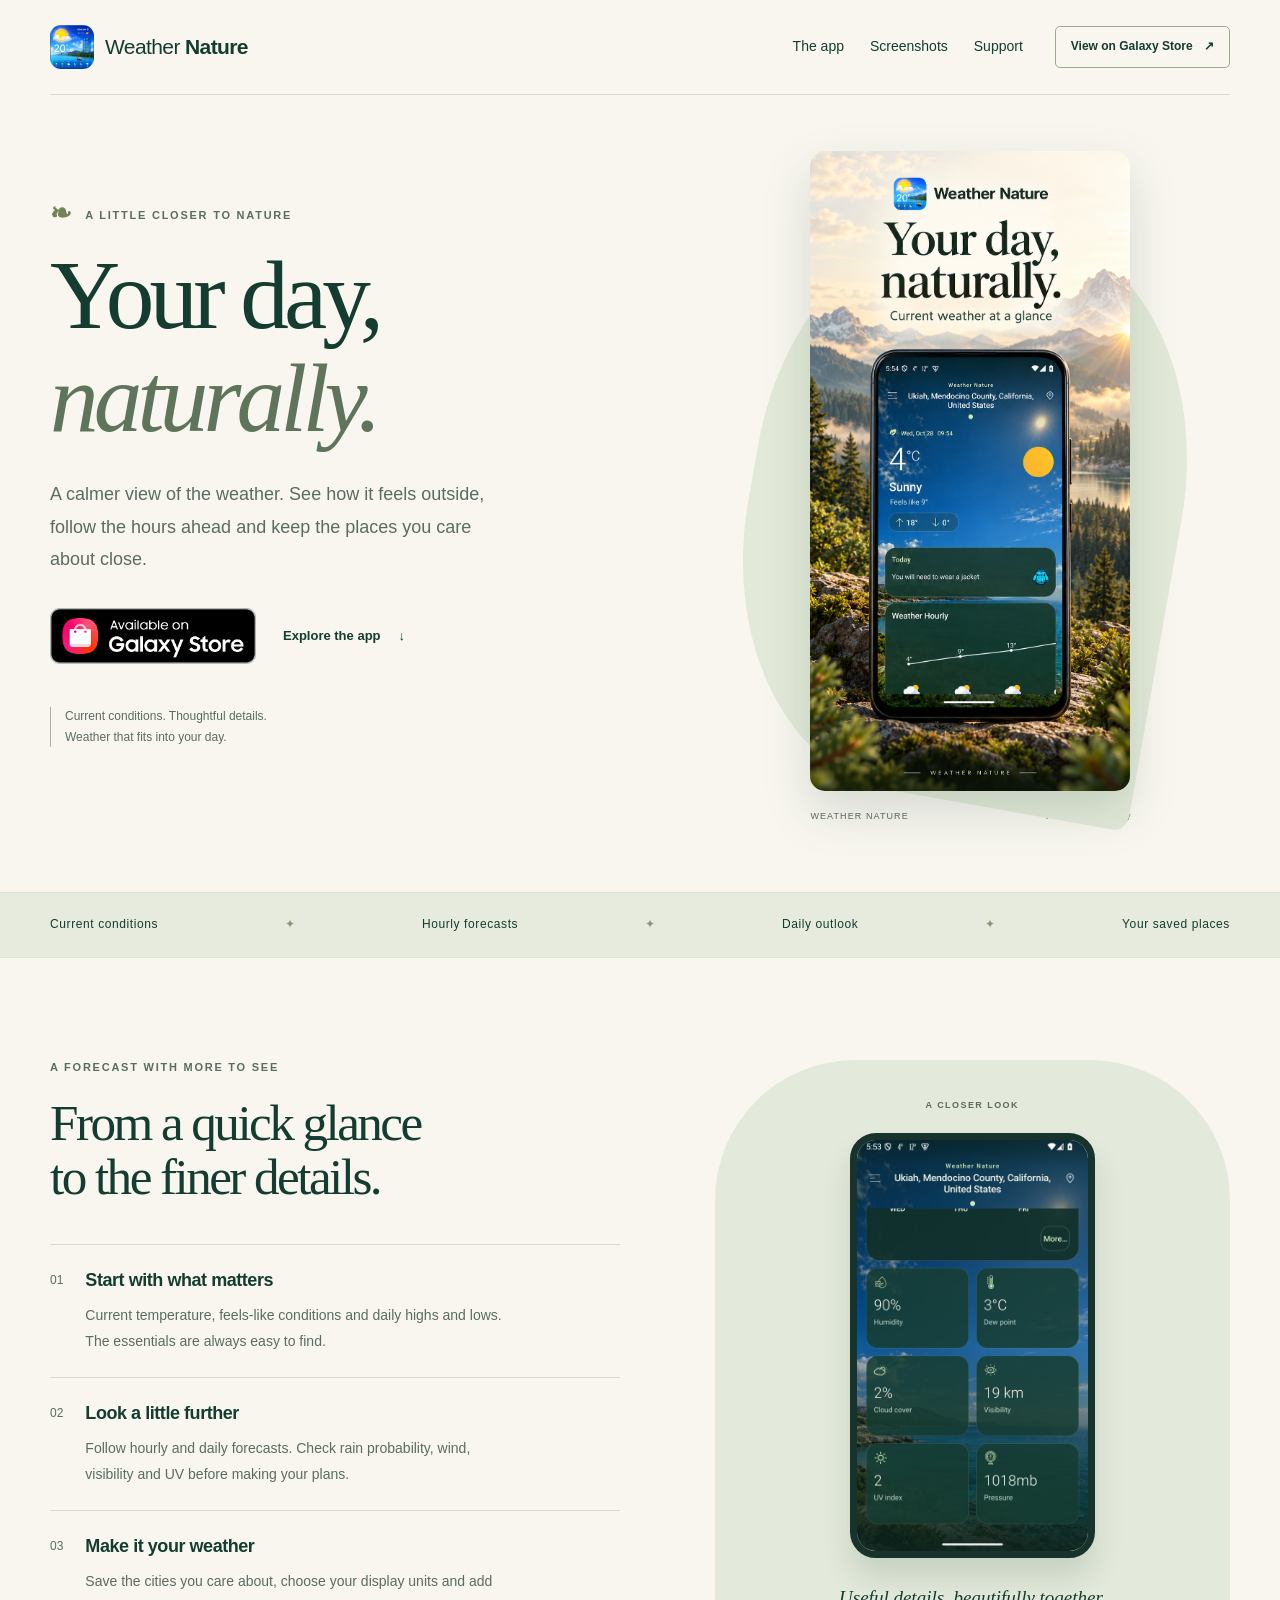
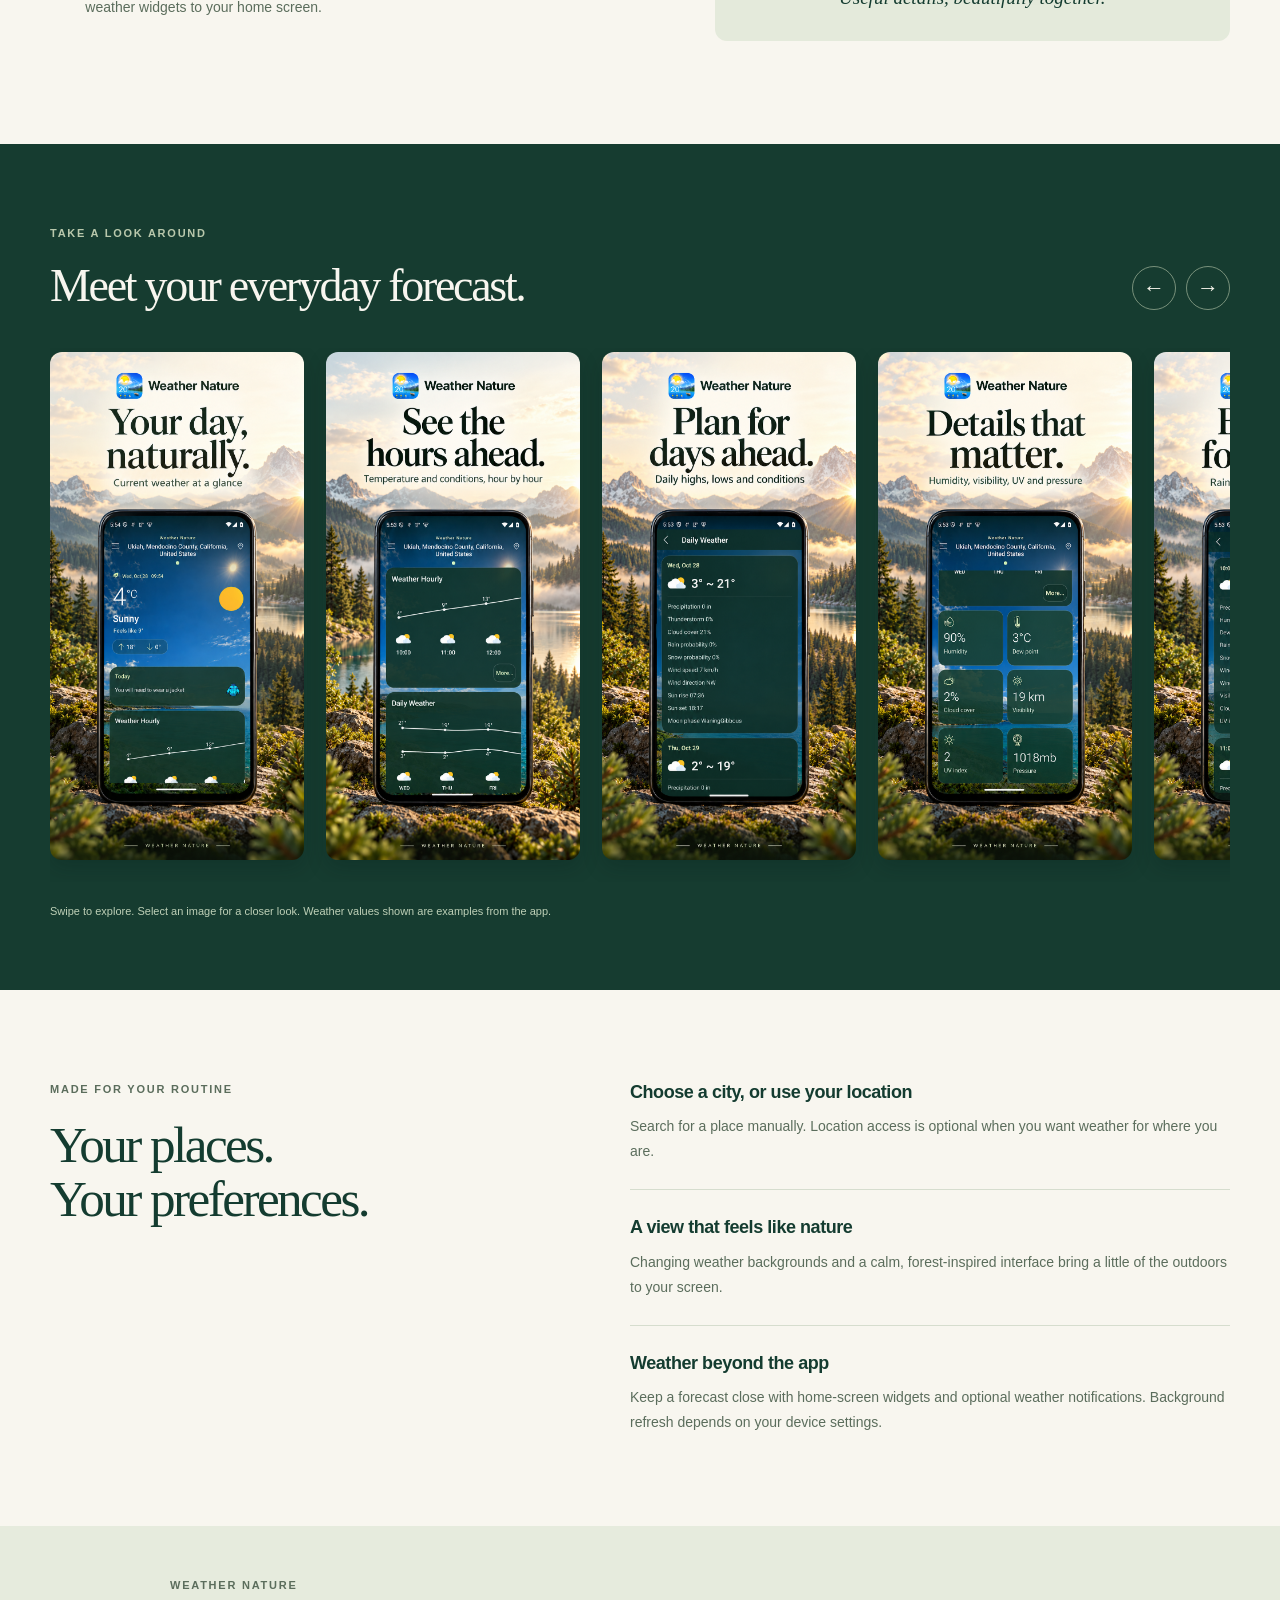
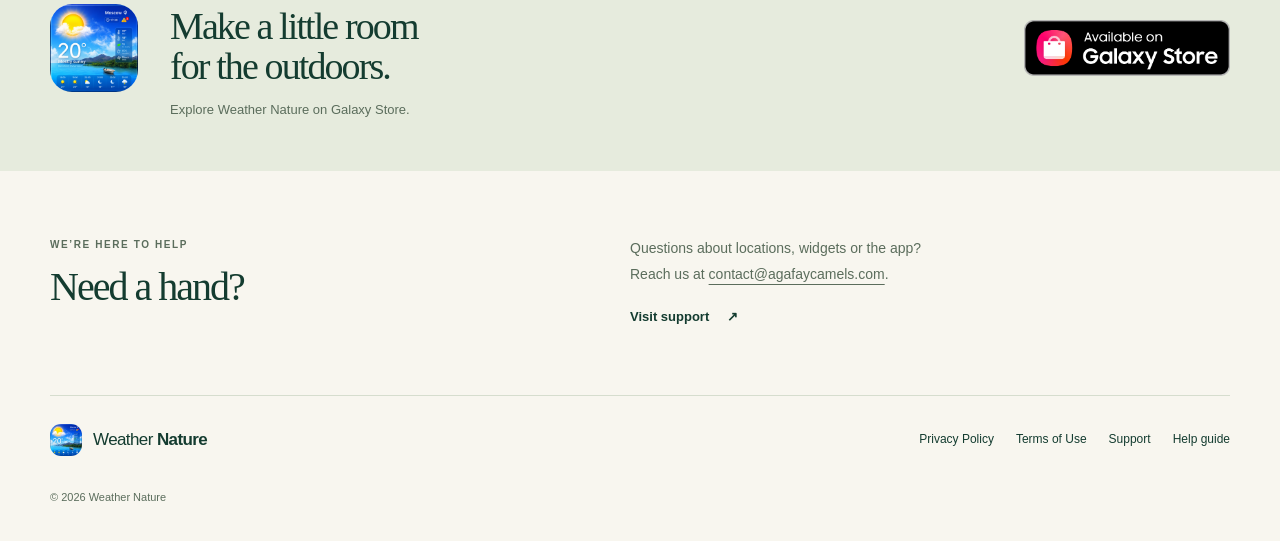
==== commit d4a7feb8: "Update Weather Nature support contact" ====
--- a/index.html
+++ b/index.html
@@ -57,7 +57,7 @@
     </section>
     <section class="choices-section wrap" aria-labelledby="choices-title"><div><p class="eyebrow">Made for your routine</p><h2 id="choices-title">Your places.<br> Your preferences.</h2></div><div class="choices-list"><div><h3>Choose a city, or use your location</h3><p>Search for a place manually. Location access is optional when you want weather for where you are.</p></div><div><h3>A view that feels like nature</h3><p>Changing weather backgrounds and a calm, forest-inspired interface bring a little of the outdoors to your screen.</p></div><div><h3>Weather beyond the app</h3><p>Keep a forecast close with home-screen widgets and optional weather notifications. Background refresh depends on your device settings.</p></div></div></section>
     <section id="download" class="download-section"><div class="wrap download-inner"><img class="download-icon" src="assets/app-icon.png" width="88" height="88" alt="Weather Nature app icon" loading="lazy"><div><p class="eyebrow">Weather Nature</p><h2>Make a little room<br>for the outdoors.</h2><p>Explore Weather Nature on Galaxy Store.</p></div><a class="store-link" href="https://galaxystore.samsung.com/detail/app.weather.metaapps.forecast26" aria-label="Open Weather Nature on Galaxy Store"><img src="assets/galaxy-store-badge.png" width="206" height="56" alt="Available on Galaxy Store" loading="lazy"></a></div></section>
-    <section id="support" class="support-strip wrap"><div><p class="eyebrow">We’re here to help</p><h2>Need a hand?</h2></div><div><p>Questions about locations, widgets or the app?<br>Reach us at <a href="mailto:apps@agafayhotels.com">apps@agafayhotels.com</a>.</p><a class="text-link" href="support.html">Visit support <span aria-hidden="true">↗</span></a></div></section>
+    <section id="support" class="support-strip wrap"><div><p class="eyebrow">We’re here to help</p><h2>Need a hand?</h2></div><div><p>Questions about locations, widgets or the app?<br>Reach us at <a href="mailto:contact@agafaycamels.com">contact@agafaycamels.com</a>.</p><a class="text-link" href="support.html">Visit support <span aria-hidden="true">↗</span></a></div></section>
   </main>
   <footer class="site-footer wrap"><a class="brand" href="index.html"><img src="assets/app-icon.png" width="32" height="32" alt=""><span>Weather <b>Nature</b></span></a><nav aria-label="Footer navigation"><a href="privacy.html">Privacy Policy</a><a href="terms.html">Terms of Use</a><a href="support.html">Support</a><a href="help.html">Help guide</a></nav><p>© 2026 Weather Nature</p></footer>
 </body>
